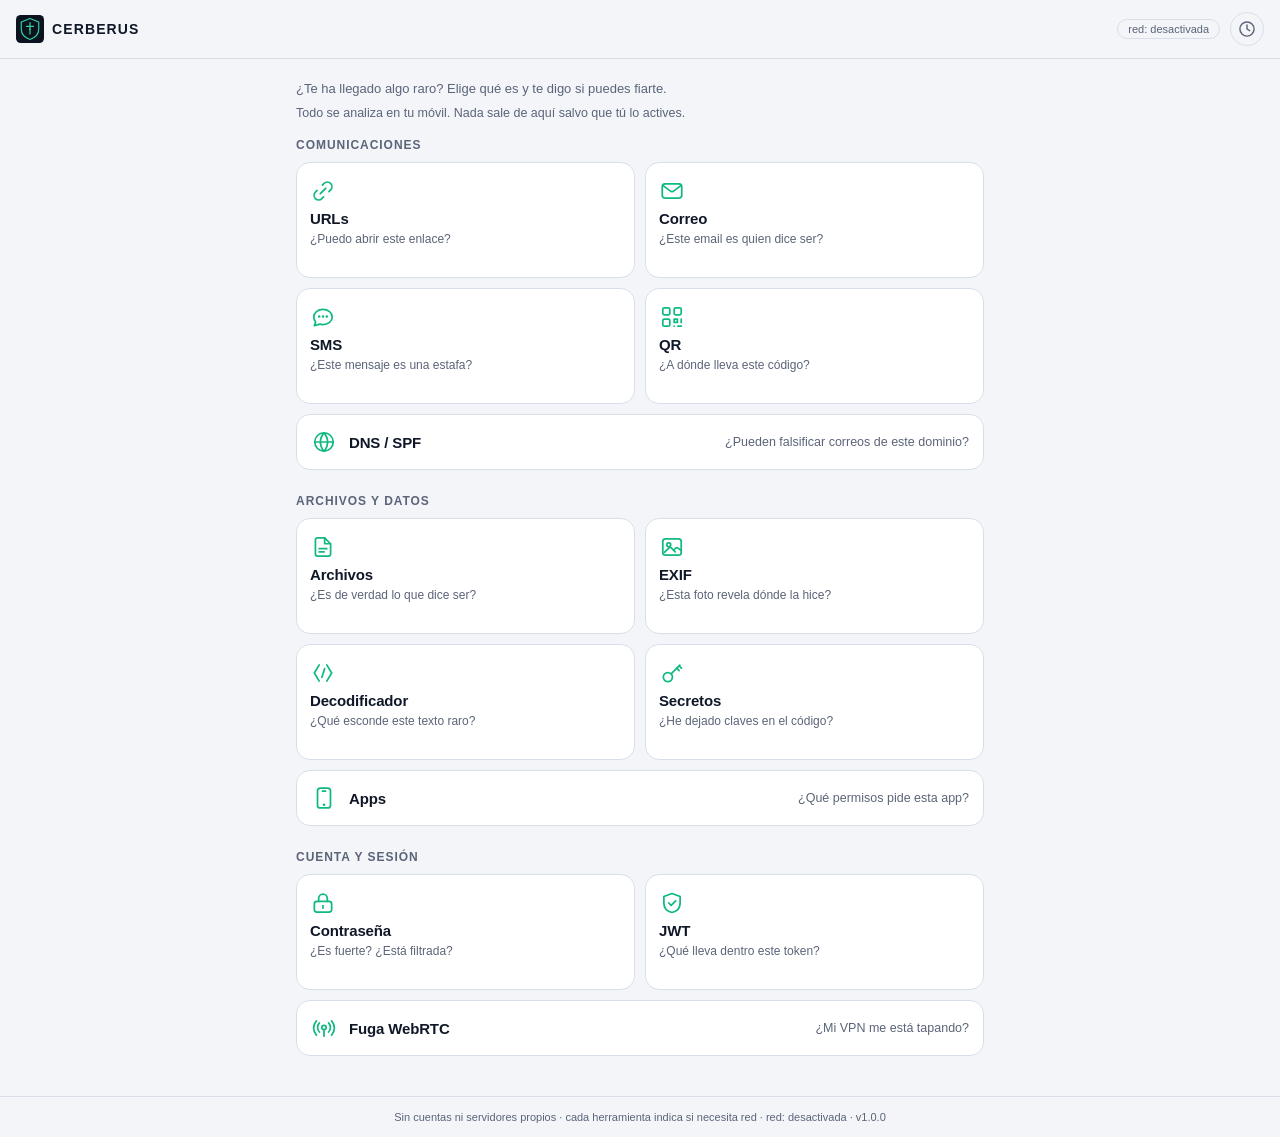
==== public/index.html @ e5883e26 "feat: rework the interface so the answer reads at a glance The analysis was right but the screen did" ====
<!doctype html>
<html lang="es">
<head>
<meta charset="utf-8">
<meta name="viewport" content="width=device-width, initial-scale=1, viewport-fit=cover">
<title>Cerberus — Centro de análisis</title>
<meta name="description" content="Estación local de comprobaciones de ciberseguridad: URLs, archivos y más.">
<meta name="theme-color" content="#0b1220">
<link rel="manifest" href="manifest.webmanifest">
<link rel="icon" href="icons/icon.svg" type="image/svg+xml">
<link rel="apple-touch-icon" sizes="180x180" href="icons/icon-180.png">
<meta name="apple-mobile-web-app-capable" content="yes">
<meta name="apple-mobile-web-app-status-bar-style" content="black-translucent">
<link rel="stylesheet" href="css/style.css">
</head>
<body>
<!-- Conjunto de iconos propio: SVG en línea, mismo grosor de trazo y mismas terminaciones en
     todos. Antes eran emojis, que cada sistema dibuja con un estilo distinto — unos planos,
     otros en 3D, el del QR salía como un cuadrado negro — y no parecían un conjunto. Van
     dentro del HTML porque la app tiene que funcionar sin red y sin dependencias. -->
<svg width="0" height="0" style="position:absolute" aria-hidden="true" focusable="false">
  <defs>
    <g id="i-url"><path d="M9.5 14.5 14.5 9.5"/><path d="M11.5 6.5 13 5a4.2 4.2 0 0 1 6 6l-1.5 1.5"/><path d="M12.5 17.5 11 19a4.2 4.2 0 0 1-6-6l1.5-1.5"/></g>
    <g id="i-mail"><rect x="3" y="5.5" width="18" height="13" rx="2.5"/><path d="m3.8 7 7.1 5.3a2 2 0 0 0 2.2 0L20.2 7"/></g>
    <g id="i-sms"><path d="M20.5 12c0 3.9-3.8 7-8.5 7-1 0-2-.15-2.9-.42L4 20l1.2-3.4C4.15 15.3 3.5 13.7 3.5 12c0-3.9 3.8-7 8.5-7s8.5 3.1 8.5 7Z"/><path d="M8.5 11.5h.01M12 11.5h.01M15.5 11.5h.01" stroke-width="2.4"/></g>
    <g id="i-qr"><rect x="3.5" y="3.5" width="6.5" height="6.5" rx="1.4"/><rect x="14" y="3.5" width="6.5" height="6.5" rx="1.4"/><rect x="3.5" y="14" width="6.5" height="6.5" rx="1.4"/><path d="M14 14h3v3h-3zM20.5 14v3M17.5 20.5h3M14 20.5h.01"/></g>
    <g id="i-dns"><circle cx="12" cy="12" r="8.5"/><path d="M3.5 12h17"/><path d="M12 3.5c2.2 2.4 3.3 5.3 3.3 8.5s-1.1 6.1-3.3 8.5c-2.2-2.4-3.3-5.3-3.3-8.5S9.8 5.9 12 3.5Z"/></g>
    <g id="i-file"><path d="M13.5 3.5H7a2 2 0 0 0-2 2v13a2 2 0 0 0 2 2h10a2 2 0 0 0 2-2V9z"/><path d="M13.5 3.5V9H19"/><path d="M8.5 13.5h7M8.5 16.5h4.5"/></g>
    <g id="i-exif"><rect x="3.5" y="4.5" width="17" height="15" rx="2.5"/><circle cx="9" cy="10" r="1.8"/><path d="m5 17 4.2-4.2a1.6 1.6 0 0 1 2.2 0L15 16.4"/><path d="m13.5 15 1.9-1.9a1.6 1.6 0 0 1 2.2 0L20.5 15.4"/></g>
    <g id="i-decode"><path d="M8.5 4.5 4 12l4.5 7.5"/><path d="M15.5 4.5 20 12l-4.5 7.5"/><path d="M13.5 8 11 16"/></g>
    <g id="i-secrets"><circle cx="8.2" cy="15.8" r="4.2"/><path d="m11.2 12.8 8-8"/><path d="m16.4 7.6 2.2 2.2"/><path d="m18.6 5.4 2.2 2.2"/></g>
    <g id="i-apps"><rect x="6" y="2.8" width="12" height="18.4" rx="2.6"/><path d="M10.5 5.6h3"/><path d="M12 18.2h.01" stroke-width="2.4"/></g>
    <g id="i-password"><rect x="4" y="10.5" width="16" height="10" rx="2.4"/><path d="M8 10.5V7.8a4 4 0 0 1 8 0v2.7"/><path d="M12 14.4v2.3"/></g>
    <g id="i-jwt"><path d="M12 3.2 4.5 6v6.2c0 4.2 3 7.4 7.5 8.6 4.5-1.2 7.5-4.4 7.5-8.6V6z"/><path d="m9 12 2.2 2.2L15.4 10"/></g>
    <g id="i-webrtc"><path d="M12 19.5v-6"/><circle cx="12" cy="11.5" r="2"/><path d="M7.8 15.7a6 6 0 0 1 0-8.4M16.2 7.3a6 6 0 0 1 0 8.4"/><path d="M5 18.5a9.5 9.5 0 0 1 0-13M19 5.5a9.5 9.5 0 0 1 0 13"/></g>
    <g id="i-history"><circle cx="12" cy="12" r="8.5"/><path d="M12 7.2V12l3.2 2"/></g>
  </defs>
</svg>

<header class="topbar">
  <div class="brand" id="brandHome" role="button" tabindex="0" aria-label="Ir a inicio">
    <img src="icons/icon.svg" alt="" width="28" height="28">
    <span>CERBERUS</span>
  </div>
  <div class="topbar-actions">
    <span class="badge-offline" id="netBadge" title="Estado del interruptor de red compartido por URLs, QR, SMS y Correo. Archivos, EXIF, Secretos, Contraseña y JWT son siempre locales; DNS y Fuga WebRTC contactan servicios externos al pulsar su botón.">red: desactivada</span>
    <button class="icon-btn" id="historyBtn" aria-label="Historial" title="Historial"><svg viewBox="0 0 24 24" aria-hidden="true"><use href="#i-history"/></svg></button>
  </div>
</header>

<main id="main">

  <section id="panel-home" class="panel active">
    <p class="hint home-intro">¿Te ha llegado algo raro? Elige qué es y te digo si puedes fiarte.<br><small>Todo se analiza en tu móvil. Nada sale de aquí salvo que tú lo actives.</small></p>

    <div class="category">
      <h2 class="category-title">Comunicaciones</h2>
      <div class="grid">
        <button class="tool-card" data-open="url">
          <svg class="tool-icon" viewBox="0 0 24 24" aria-hidden="true"><use href="#i-url"/></svg>
          <span class="tool-label">URLs</span>
          <span class="tool-desc">¿Puedo abrir este enlace?</span>
        </button>
        <button class="tool-card" data-open="mail">
          <svg class="tool-icon" viewBox="0 0 24 24" aria-hidden="true"><use href="#i-mail"/></svg>
          <span class="tool-label">Correo</span>
          <span class="tool-desc">¿Este email es quien dice ser?</span>
        </button>
        <button class="tool-card" data-open="sms">
          <svg class="tool-icon" viewBox="0 0 24 24" aria-hidden="true"><use href="#i-sms"/></svg>
          <span class="tool-label">SMS</span>
          <span class="tool-desc">¿Este mensaje es una estafa?</span>
        </button>
        <button class="tool-card" data-open="qr">
          <svg class="tool-icon" viewBox="0 0 24 24" aria-hidden="true"><use href="#i-qr"/></svg>
          <span class="tool-label">QR</span>
          <span class="tool-desc">¿A dónde lleva este código?</span>
        </button>
        <button class="tool-card ancha" data-open="dns">
          <svg class="tool-icon" viewBox="0 0 24 24" aria-hidden="true"><use href="#i-dns"/></svg>
          <span class="tool-label">DNS / SPF</span>
          <span class="tool-desc">¿Pueden falsificar correos de este dominio?</span>
        </button>
      </div>
    </div>

    <div class="category">
      <h2 class="category-title">Archivos y datos</h2>
      <div class="grid">
        <button class="tool-card" data-open="file">
          <svg class="tool-icon" viewBox="0 0 24 24" aria-hidden="true"><use href="#i-file"/></svg>
          <span class="tool-label">Archivos</span>
          <span class="tool-desc">¿Es de verdad lo que dice ser?</span>
        </button>
        <button class="tool-card" data-open="exif">
          <svg class="tool-icon" viewBox="0 0 24 24" aria-hidden="true"><use href="#i-exif"/></svg>
          <span class="tool-label">EXIF</span>
          <span class="tool-desc">¿Esta foto revela dónde la hice?</span>
        </button>
        <button class="tool-card" data-open="decode">
          <svg class="tool-icon" viewBox="0 0 24 24" aria-hidden="true"><use href="#i-decode"/></svg>
          <span class="tool-label">Decodificador</span>
          <span class="tool-desc">¿Qué esconde este texto raro?</span>
        </button>
        <button class="tool-card" data-open="secrets">
          <svg class="tool-icon" viewBox="0 0 24 24" aria-hidden="true"><use href="#i-secrets"/></svg>
          <span class="tool-label">Secretos</span>
          <span class="tool-desc">¿He dejado claves en el código?</span>
        </button>
        <button class="tool-card ancha" data-open="apps">
          <svg class="tool-icon" viewBox="0 0 24 24" aria-hidden="true"><use href="#i-apps"/></svg>
          <span class="tool-label">Apps</span>
          <span class="tool-desc">¿Qué permisos pide esta app?</span>
        </button>
      </div>
    </div>

    <div class="category">
      <h2 class="category-title">Cuenta y sesión</h2>
      <div class="grid">
        <button class="tool-card" data-open="password">
          <svg class="tool-icon" viewBox="0 0 24 24" aria-hidden="true"><use href="#i-password"/></svg>
          <span class="tool-label">Contraseña</span>
          <span class="tool-desc">¿Es fuerte? ¿Está filtrada?</span>
        </button>
        <button class="tool-card" data-open="jwt">
          <svg class="tool-icon" viewBox="0 0 24 24" aria-hidden="true"><use href="#i-jwt"/></svg>
          <span class="tool-label">JWT</span>
          <span class="tool-desc">¿Qué lleva dentro este token?</span>
        </button>
        <button class="tool-card ancha" data-open="webrtc">
          <svg class="tool-icon" viewBox="0 0 24 24" aria-hidden="true"><use href="#i-webrtc"/></svg>
          <span class="tool-label">Fuga WebRTC</span>
          <span class="tool-desc">¿Mi VPN me está tapando?</span>
        </button>
      </div>
    </div>

  </section>

  <section id="panel-url" class="panel">
    <button class="back-btn" data-back>← Inicio</button>
    <h1>URLs</h1>
    <p class="hint lead">Pega un enlace y te digo si puedes fiarte de él. Detecta dominios que imitan a otros, letras cambiadas y enlaces acortados que esconden su destino.</p>
    <details class="detalle"><summary>Qué comprueba exactamente</summary>
      <p>Analiza una URL (acortada o no): heurísticas de patrones, typosquatting y homógrafos siempre offline. Resolver el destino final y la edad del dominio requieren red — actívalo abajo si lo necesitas.</p>
    </details>

    <div class="sample-row">
      <button type="button" class="sample-btn" id="sampleUrlSafe">✅ Probar seguro</button>
      <button type="button" class="sample-btn danger" id="sampleUrlMalicious">🚩 Probar malicioso</button>
    </div>

    <form id="urlForm" class="row">
      <input id="urlInput" type="text" inputmode="url" autocomplete="off" autocapitalize="off" spellcheck="false"
             placeholder="https://bit.ly/ejemplo" required>
      <button type="submit">Analizar</button>
    </form>

    <label class="toggle">
      <input type="checkbox" class="net-toggle">
      <span><strong>Comprobar también en internet</strong><small>Mira a dónde lleva de verdad y si está denunciado. Sale una consulta de tu dispositivo.</small></span>
    </label>
    <p class="netwarn net-warn" hidden>
      Al activarlo: el dominio se consulta contra las listas de phishing y malware de <strong>Cloudflare</strong>; la URL se envía a <strong>api.microlink.io</strong> para averiguar a dónde lleva de verdad (25 consultas al día); y para fechar el dominio se consulta <strong>rdap.org</strong> y, en los dominios cuyo registro no publica RDAP (<code>.es</code>, <code>.eu</code>), el registro público de certificados <strong>crt.sh</strong>. No se envía nada más de tu dispositivo.
    </p>

    <div id="urlResult" class="result" hidden></div>
  </section>

  <section id="panel-file" class="panel">
    <button class="back-btn" data-back>← Inicio</button>
    <h1>Archivos</h1>
    <p class="hint lead">¿Ese “documento.pdf” es de verdad un PDF? Mira dentro del archivo, no en el nombre.</p>
    <details class="detalle"><summary>Qué comprueba exactamente</summary>
      <p>Lee los primeros bytes del archivo para detectar su tipo real y compararlo con la extensión. Todo ocurre en tu dispositivo — el archivo nunca sale de aquí.</p>
    </details>

    <div class="sample-row">
      <button type="button" class="sample-btn" id="sampleFileSafe">✅ Probar seguro</button>
      <button type="button" class="sample-btn danger" id="sampleFileMalicious">🚩 Probar malicioso</button>
    </div>

    <div id="dropZone" class="dropzone">
      <p>Arrastra un archivo aquí, o</p>
      <label class="filebtn">
        Elegir archivo
        <input type="file" id="fileInput" hidden>
      </label>
    </div>

    <div id="fileResult" class="result" hidden></div>
  </section>

  <section id="panel-history" class="panel">
    <button class="back-btn" data-back>← Inicio</button>
    <h1>Historial</h1>
    <p class="hint">Resultados guardados en este dispositivo (nunca se sincronizan). Las contraseñas y JWT no se guardan aquí.</p>
    <div class="row">
      <button id="clearHistoryBtn" class="secondary">Borrar todo</button>
    </div>
    <div id="historyList" class="history-list"></div>
  </section>

  <section id="panel-mail" class="panel">
    <button class="back-btn" data-back>← Inicio</button>
    <h1>Correo</h1>
    <p class="hint lead">¿El correo es de quien dice ser? Pega sus cabeceras y te digo si alguien lo está suplantando.</p>
    <details class="detalle"><summary>Qué comprueba exactamente</summary>
      <p>Pega las cabeceras completas del correo (o el .eml entero) — en Gmail: "Mostrar original"; en Outlook: "Ver origen del mensaje". Se analiza SPF/DKIM/DMARC, coincidencia From/Return-Path/Reply-To y suplantación de marca. Todo offline, texto local.</p>
    </details>
    <div class="sample-row">
      <button type="button" class="sample-btn" id="sampleMailSafe">✅ Probar seguro</button>
      <button type="button" class="sample-btn danger" id="sampleMailMalicious">🚩 Probar malicioso</button>
    </div>
    <label class="toggle">
      <input type="checkbox" class="net-toggle">
      <span><strong>Comprobar también en internet</strong><small>Mira si los enlaces del mensaje están denunciados. Sale una consulta de tu dispositivo.</small></span>
    </label>
    <p class="netwarn net-warn" hidden>
      Al activarlo, los dominios enlazados en el mensaje se consultan contra las listas de phishing y malware de <strong>Cloudflare</strong>. El texto del mensaje nunca sale de tu dispositivo.
    </p>
    <form id="mailForm">
      <textarea id="mailInput" rows="8" placeholder="From: ...&#10;Return-Path: ...&#10;Authentication-Results: ...&#10;..." required></textarea>
      <button type="submit">Analizar cabeceras</button>
    </form>
    <div id="mailResult" class="result" hidden></div>
  </section>

  <section id="panel-sms" class="panel">
    <button class="back-btn" data-back>← Inicio</button>
    <h1>SMS y mensajes</h1>
    <p class="hint lead">Pega un SMS o WhatsApp sospechoso y te digo si tiene pinta de estafa.</p>
    <details class="detalle"><summary>Qué comprueba exactamente</summary>
      <p>Pega el texto del SMS o mensaje sospechoso. Se buscan patrones de smishing: urgencia, ganchos, peticiones de credenciales y enlaces (acortados, typosquat, IP literal…). Todo offline.</p>
    </details>
    <div class="sample-row">
      <button type="button" class="sample-btn" id="sampleSmsSafe">✅ Probar seguro</button>
      <button type="button" class="sample-btn danger" id="sampleSmsMalicious">🚩 Probar malicioso</button>
    </div>
    <label class="toggle">
      <input type="checkbox" class="net-toggle">
      <span><strong>Comprobar también en internet</strong><small>Mira si los enlaces del mensaje están denunciados. Sale una consulta de tu dispositivo.</small></span>
    </label>
    <p class="netwarn net-warn" hidden>
      Al activarlo, los dominios enlazados en el mensaje se consultan contra las listas de phishing y malware de <strong>Cloudflare</strong>. El texto del mensaje nunca sale de tu dispositivo.
    </p>
    <form id="smsForm">
      <textarea id="smsInput" rows="6" placeholder="Tu paquete está retenido en aduana, paga aquí: https://..." required></textarea>
      <button type="submit">Analizar mensaje</button>
    </form>
    <div id="smsResult" class="result" hidden></div>
  </section>

  <section id="panel-dns" class="panel">
    <button class="back-btn" data-back>← Inicio</button>
    <h1>DNS / SPF</h1>
    <p class="hint lead">¿Cualquiera puede mandar correos haciéndose pasar por este dominio? Útil para comprobar el tuyo.</p>
    <details class="detalle"><summary>Qué comprueba exactamente</summary>
      <p>Comprueba si un dominio tiene SPF y DMARC configurados — sin esto, es más fácil falsificar correos "de" ese dominio. Útil para verificar el tuyo propio o el de una empresa que te escribió. Consulta DNS pública (Cloudflare) — el dominio nunca se guarda salvo el propio resultado en tu historial.</p>
    </details>
    <form id="dnsForm" class="row">
      <input id="dnsInput" type="text" inputmode="url" autocomplete="off" autocapitalize="off" spellcheck="false" placeholder="ejemplo.com" required>
      <button type="submit">Comprobar</button>
    </form>
    <div id="dnsResult" class="result" hidden></div>
  </section>

  <section id="panel-jwt" class="panel">
    <button class="back-btn" data-back>← Inicio</button>
    <h1>JWT</h1>
    <p class="hint lead">Mira qué lleva dentro un token JWT, sin mandarlo a ninguna web.</p>
    <details class="detalle"><summary>Qué comprueba exactamente</summary>
      <p>Decodifica un JWT (header + payload). No verifica la firma — solo lectura, ideal para inspeccionar tokens sin exponerlos a servicios externos. No se guarda en historial.</p>
    </details>
    <div class="sample-row">
      <button type="button" class="sample-btn" id="sampleJwtSafe">✅ Probar válido</button>
      <button type="button" class="sample-btn danger" id="sampleJwtMalicious">🚩 Probar alg:none</button>
    </div>
    <form id="jwtForm">
      <textarea id="jwtInput" rows="4" placeholder="eyJhbGciOi...header.eyJzdWIiOi...payload.firma" required></textarea>
      <button type="submit">Decodificar</button>
    </form>
    <div id="jwtResult" class="result" hidden></div>
  </section>

  <section id="panel-webrtc" class="panel">
    <button class="back-btn" data-back>← Inicio</button>
    <h1>Fuga de IP (WebRTC)</h1>
    <p class="hint lead">¿Tu VPN te está tapando de verdad? Comprueba si tu IP real se escapa por WebRTC.</p>
    <details class="detalle"><summary>Qué comprueba exactamente</summary>
      <p>Cualquier web puede usar WebRTC para preguntarle a tu navegador tu IP local y tu IP pública vista por un servidor STUN — sin permiso, sin aviso. Si usas VPN, esa consulta a veces se salta el túnel y revela tu IP real. Esta comprobación hace lo mismo a propósito y lo compara contra tu IP pública vista por una petición HTTPS normal (que sí pasa por la VPN), para que veas si hay discrepancia.</p>
    </details>
    <p class="netwarn">Al pulsar, tu navegador contacta <strong>stun.l.google.com</strong> (STUN) y <strong>api.ipify.org</strong> (IP pública) para comparar. No se guarda nada en historial — es información sobre ti, no un archivo o mensaje externo.</p>
    <button type="button" id="webrtcRun">🔍 Ejecutar comprobación</button>
    <div id="webrtcResult" class="result" hidden></div>
  </section>

  <section id="panel-password" class="panel">
    <button class="back-btn" data-back>← Inicio</button>
    <h1>Contraseña</h1>
    <p class="hint lead">¿Es fuerte tu contraseña? Y si quieres, si ha aparecido en alguna filtración.</p>
    <details class="detalle"><summary>Qué comprueba exactamente</summary>
      <p>Estimación de fuerza offline (entropía + patrones comunes). La contraseña no se envía ni se guarda en ningún sitio, ni siquiera en el historial.</p>
    </details>
    <div class="sample-row">
      <button type="button" class="sample-btn danger" id="samplePasswordWeak">🚩 Probar débil</button>
      <button type="button" class="sample-btn" id="samplePasswordStrong">✅ Probar fuerte</button>
    </div>
    <div class="row">
      <input id="passwordInput" type="password" autocomplete="off" placeholder="Escribe una contraseña para probar">
      <button type="button" id="passwordToggle" class="secondary">Ver</button>
    </div>
    <div id="passwordResult" class="result" hidden></div>

    <div id="pwnedSection" hidden>
      <button type="button" id="pwnedCheckBtn" class="secondary">🔍 Comprobar si está filtrada (Have I Been Pwned)</button>
      <p class="netwarn">Envía solo los primeros 5 caracteres del hash SHA-1 de la contraseña a <strong>api.pwnedpasswords.com</strong> — la contraseña en sí nunca sale del dispositivo (k-anonimity). No se guarda en historial.</p>
      <div id="pwnedResult" class="result" hidden></div>
    </div>
  </section>

  <section id="panel-decode" class="panel">
    <button class="back-btn" data-back>← Inicio</button>
    <h1>Decodificador</h1>
    <p class="hint lead">¿Te has topado con un texto raro tipo <code>aHR0cHM6...</code>? Aquí se ve qué dice.</p>
    <details class="detalle"><summary>Qué comprueba exactamente</summary>
      <p>Prueba Base64, Base64url, Hex y URL-decode sobre el texto — útil para inspeccionar payloads ofuscados.</p>
    </details>
    <div class="sample-row">
      <button type="button" class="sample-btn" id="sampleDecode">▶ Probar ejemplo</button>
    </div>
    <form id="decodeForm">
      <textarea id="decodeInput" rows="4" placeholder="SGVsbG8gbXVuZG8=" required></textarea>
      <button type="submit">Decodificar</button>
    </form>
    <div id="decodeResult" class="result" hidden></div>
  </section>

  <section id="panel-secrets" class="panel">
    <button class="back-btn" data-back>← Inicio</button>
    <h1>Secretos</h1>
    <p class="hint lead">¿Se te ha colado una clave o un token en el código? Pega el código y lo busco.</p>
    <details class="detalle"><summary>Qué comprueba exactamente</summary>
      <p>Pega código o config: busca AWS/GitHub/Slack/Stripe/Google keys, tokens, claves privadas y asignaciones tipo <code>api_key=...</code>. Los valores se muestran parcialmente ocultos. No se guarda en historial.</p>
    </details>
    <div class="sample-row">
      <button type="button" class="sample-btn" id="sampleSecretsSafe">✅ Probar limpio</button>
      <button type="button" class="sample-btn danger" id="sampleSecretsMalicious">🚩 Probar con secretos</button>
    </div>
    <form id="secretsForm">
      <textarea id="secretsInput" rows="8" placeholder="const AWS_KEY = 'AKIA...'&#10;api_key: 'sk_live_...'" required></textarea>
      <button type="submit">Escanear</button>
    </form>
    <div id="secretsResult" class="result" hidden></div>
  </section>

  <section id="panel-apps" class="panel">
    <button class="back-btn" data-back>← Inicio</button>
    <h1>Apps</h1>
    <p class="hint lead">¿Qué permisos pide de verdad esta app? Sube el .apk o .ipa y te lo enseño.</p>
    <details class="detalle"><summary>Qué comprueba exactamente</summary>
      <p>Sube un .apk o .ipa: extrae el manifest (<code>AndroidManifest.xml</code> o <code>Info.plist</code>) — paquete + permisos declarados, marcando los peligrosos — y escanea todo el binario en busca de secretos embebidos (keys, tokens). También funciona con cualquier binario (.exe, .dylib) solo para la parte de secretos. Todo se procesa en tu dispositivo.</p>
    </details>
    <div class="sample-row">
      <button type="button" class="sample-btn danger" id="sampleAppsApk">🤖 Probar APK sospechosa</button>
      <button type="button" class="sample-btn danger" id="sampleAppsIpa">🍎 Probar IPA sospechosa</button>
    </div>
    <div class="dropzone" id="appsDropZone">
      <p>Arrastra un .apk, .ipa u otro binario aquí, o</p>
      <label class="filebtn">
        Elegir archivo
        <input type="file" id="appsInput" accept=".apk,.ipa,.exe,.dylib,.so,application/vnd.android.package-archive" hidden>
      </label>
    </div>
    <div id="appsResult" class="result" hidden></div>
  </section>

  <section id="panel-qr" class="panel">
    <button class="back-btn" data-back>← Inicio</button>
    <h1>QR</h1>
    <p class="hint lead">Un código QR es el único enlace que no puedes leer antes de abrirlo, y por eso funciona pegar una pegatina encima del código de un parquímetro, una multa o la carta de un bar. Sube la foto del código y verás <strong>qué contiene exactamente</strong> antes de que tu móvil haga nada con él. La imagen se lee en tu dispositivo, no se sube a ningún sitio.</p>
    <div class="sample-row">
      <button type="button" class="sample-btn" id="sampleQrSafe">✅ QR normal</button>
      <button type="button" class="sample-btn danger" id="sampleQrMalicious">🚩 QR de pegatina falsa</button>
    </div>
    <div class="dropzone" id="qrDropZone">
      <p>Arrastra la foto del código aquí, o</p>
      <label class="filebtn">
        Elegir o hacer foto
        <input type="file" id="qrInput" accept="image/*" capture="environment" hidden>
      </label>
    </div>
    <p class="hint" id="qrSupportNote" hidden>Este navegador no sabe leer códigos QR (le falta <code>BarcodeDetector</code>; Safari no lo trae). Apunta con la cámara del móvil, que te enseñará el enlace <strong>sin abrirlo</strong>, y pégalo aquí abajo.</p>
    <form id="qrForm">
      <label class="field">
        <span>O pega aquí el contenido del código</span>
        <textarea id="qrText" rows="3" placeholder="https://…  ·  WIFI:T:…  ·  otpauth://…"></textarea>
      </label>
      <button type="submit">Analizar contenido</button>
    </form>
    <label class="toggle">
      <input type="checkbox" class="net-toggle">
      <span><strong>Comprobar también en internet</strong><small>Mira a dónde lleva de verdad y si está denunciado. Sale una consulta de tu dispositivo.</small></span>
    </label>
    <p class="netwarn net-warn" hidden>
      Solo se usa si el código contiene un enlace, y entonces se comprueba igual que en la herramienta de URLs: listas de <strong>Cloudflare</strong>, destino final vía <strong>api.microlink.io</strong> y antigüedad del dominio vía <strong>rdap.org</strong> / <strong>crt.sh</strong>. La imagen del código nunca sale de tu dispositivo.
    </p>

    <div id="qrResult" class="result" hidden></div>
  </section>

  <section id="panel-exif" class="panel">
    <button class="back-btn" data-back>← Inicio</button>
    <h1>EXIF</h1>
    <p class="hint lead">Antes de compartir una foto: mira si lleva escrito dónde la hiciste.</p>
    <details class="detalle"><summary>Qué comprueba exactamente</summary>
      <p>Lee metadatos EXIF de una foto (JPEG): cámara, fecha y — lo más importante antes de compartirla — si lleva coordenadas GPS. Se procesa en tu dispositivo.</p>
    </details>
    <div class="sample-row">
      <button type="button" class="sample-btn" id="sampleExifClean">✅ Foto sin GPS</button>
      <button type="button" class="sample-btn danger" id="sampleExifGps">🚩 Foto con GPS</button>
    </div>
    <div class="dropzone" id="exifDropZone">
      <p>Arrastra una imagen aquí, o</p>
      <label class="filebtn">
        Elegir imagen
        <input type="file" id="exifInput" accept="image/jpeg" hidden>
      </label>
    </div>
    <div id="exifResult" class="result" hidden></div>
  </section>

</main>

<footer class="footer">
  <span>Sin cuentas ni servidores propios · cada herramienta indica si necesita red · <span id="netState">red: desactivada</span> · <span id="appVersion" title="Si tienes la app instalada y aquí no ves esta versión, tu móvil sigue con una copia antigua en caché.">v1.0.0</span></span>
</footer>

<script type="module" src="js/app.js"></script>
</body>
</html>
---- public/css/style.css ----
:root {
  --bg: #0b1220;
  --bg-alt: #121b2e;
  --border: #223049;
  --text: #e6edf7;
  --text-dim: #8ea0bd;
  --accent: #34d399;
  --danger: #f87171;
  --warn: #fbbf24;
  --safe: #34d399;
  --radius: 10px;
  --bg-alt-hi: #16213a;
}

/* Dark is the native register for a security console; light is the swapped-in variant. */
@media (prefers-color-scheme: light) {
  :root:not([data-theme="dark"]) {
    --bg: #f3f5f9;
    --bg-alt: #ffffff;
    --bg-alt-hi: #eef2f8;
    --border: #d9dfe9;
    --text: #101828;
    --text-dim: #5b6478;
    --accent: #10b981;
    --danger: #dc2626;
    --warn: #b45309;
    --safe: #10b981;
  }
}
:root[data-theme="light"] {
  --bg: #f3f5f9;
  --bg-alt: #ffffff;
  --bg-alt-hi: #eef2f8;
  --border: #d9dfe9;
  --text: #101828;
  --text-dim: #5b6478;
  --accent: #10b981;
  --danger: #dc2626;
  --warn: #b45309;
  --safe: #10b981;
}

* { box-sizing: border-box; }

html, body {
  margin: 0;
  padding: 0;
  background: var(--bg);
  color: var(--text);
  font-family: -apple-system, BlinkMacSystemFont, "Segoe UI", Roboto, Helvetica, Arial, sans-serif;
  -webkit-font-smoothing: antialiased;
}

body {
  min-height: 100dvh;
  display: flex;
  flex-direction: column;
}

.topbar {
  display: flex;
  align-items: center;
  justify-content: space-between;
  padding: 12px 16px;
  border-bottom: 1px solid var(--border);
  position: sticky;
  top: 0;
  background: var(--bg);
  z-index: 10;
}

.brand {
  display: flex;
  align-items: center;
  gap: 8px;
  font-weight: 700;
  letter-spacing: 0.08em;
  font-size: 14px;
  cursor: pointer;
}

.topbar-actions {
  display: flex;
  align-items: center;
  gap: 10px;
}

.icon-btn {
  background: transparent;
  border: 1px solid var(--border);
  color: var(--text-dim);
  width: 34px;
  height: 34px;
  border-radius: 999px;
  font-size: 16px;
  line-height: 1;
  cursor: pointer;
  display: flex;
  align-items: center;
  justify-content: center;
  padding: 0;
}

.badge-offline {
  font-size: 11px;
  color: var(--text-dim);
  border: 1px solid var(--border);
  border-radius: 999px;
  padding: 3px 10px;
}
.badge-offline.online { color: var(--warn); border-color: var(--warn); }

.home-intro small {
  display: block;
  margin-top: 5px;
  font-size: 12.5px;
  color: var(--text-dim);
}
.home-intro {
  margin-top: 4px;
  font-size: 15.5px;
  line-height: 1.45;
  color: var(--text);
}

.category { margin-bottom: 24px; }

.category-title {
  font-size: 12px;
  font-weight: 700;
  letter-spacing: 0.08em;
  text-transform: uppercase;
  color: var(--text-dim);
  margin: 0 0 10px;
}

.grid {
  display: grid;
  grid-template-columns: repeat(2, 1fr);
  gap: 10px;
}

.tool-card {
  background: var(--bg-alt);
  border: 1px solid var(--border);
  border-radius: 14px;
  padding: 15px 13px 14px;
  min-height: 116px;
  justify-content: flex-start;
  transition: border-color 0.18s ease, background 0.18s ease, transform 0.12s ease;
  display: flex;
  flex-direction: column;
  align-items: flex-start;
  gap: 4px;
  text-align: left;
  cursor: pointer;
  font-weight: 400;
  color: var(--text);
}
.tool-card:active { transform: scale(0.97); }
@media (hover: hover) {
  .tool-card:hover { border-color: var(--accent); background: var(--bg-alt-hi); }
}
.tool-card:focus-visible { outline: 2px solid var(--accent); outline-offset: 2px; }
.tool-card.disabled,
.tool-card:disabled {
  opacity: 0.4;
  cursor: not-allowed;
}
/* Los iconos son SVG de trazo, todos con el mismo grosor y las mismas terminaciones, para que
   se lean como un conjunto. El color lo hereda del texto, así que el tema claro/oscuro y los
   estados los resuelve currentColor sin duplicar reglas. */
.tool-icon {
  width: 26px;
  height: 26px;
  fill: none;
  stroke: var(--accent);
  stroke-width: 1.6;
  stroke-linecap: round;
  stroke-linejoin: round;
  margin-bottom: 2px;
  transition: transform 0.18s ease;
}
.tool-card:active .tool-icon { transform: scale(0.9); }
.tool-label { font-size: 15px; font-weight: 600; letter-spacing: -0.01em; }
.tool-desc { font-size: 12px; color: var(--text-dim); line-height: 1.35; }

.icon-btn svg {
  width: 20px;
  height: 20px;
  fill: none;
  stroke: currentColor;
  stroke-width: 1.7;
  stroke-linecap: round;
  stroke-linejoin: round;
}

.back-btn {
  background: transparent;
  border: none;
  color: var(--text-dim);
  font-size: 13px;
  padding: 0;
  margin-bottom: 12px;
  cursor: pointer;
}
.back-btn:active { transform: none; opacity: 0.7; }

main {
  flex: 1;
  padding: 16px;
  max-width: 720px;
  width: 100%;
  margin: 0 auto;
}

.panel { display: none; }
.panel.active { display: block; }

h1 {
  font-size: 20px;
  margin: 4px 0 6px;
}

.hint {
  color: var(--text-dim);
  font-size: 13px;
  line-height: 1.5;
  margin-bottom: 16px;
}

.row {
  display: flex;
  gap: 8px;
  margin-bottom: 12px;
}

input[type="text"],
input[type="password"] {
  flex: 1;
  background: var(--bg-alt);
  border: 1px solid var(--border);
  color: var(--text);
  padding: 12px 14px;
  border-radius: var(--radius);
  font-size: 15px;
}
input[type="text"]:focus,
input[type="password"]:focus,
textarea:focus { outline: 2px solid var(--accent); }

textarea {
  width: 100%;
  background: var(--bg-alt);
  border: 1px solid var(--border);
  color: var(--text);
  padding: 12px 14px;
  border-radius: var(--radius);
  font-size: 14px;
  font-family: ui-monospace, SFMono-Regular, Menlo, monospace;
  resize: vertical;
  margin-bottom: 10px;
}

button {
  background: var(--accent);
  color: #06281c;
  border: none;
  padding: 12px 18px;
  border-radius: var(--radius);
  font-size: 14px;
  font-weight: 600;
  cursor: pointer;
}
button:active { transform: scale(0.98); }
button.secondary {
  background: transparent;
  color: var(--text);
  border: 1px solid var(--border);
}
button.danger-btn {
  background: var(--danger);
  color: #2a0a0a;
}

.sample-row {
  display: flex;
  flex-wrap: wrap;
  gap: 8px;
  margin-bottom: 14px;
}

.sample-btn {
  background: transparent;
  border: 1px dashed var(--border);
  color: var(--text-dim);
  padding: 7px 12px;
  border-radius: 999px;
  font-size: 12px;
  font-weight: 600;
  cursor: pointer;
}
.sample-btn:active { transform: scale(0.97); }
.sample-btn.danger {
  border-color: rgba(248, 113, 113, 0.4);
  color: var(--danger);
}

.toggle {
  display: flex;
  align-items: center;
  gap: 10px;
  font-size: 13px;
  color: var(--text-dim);
  margin-bottom: 4px;
  cursor: pointer;
}
/* Interruptor de verdad en vez de una casilla: el ajuste decide si los datos salen del
   dispositivo, y un control que se lee de un vistazo como encendido/apagado importa. */
.toggle input {
  appearance: none;
  -webkit-appearance: none;
  width: 44px;
  height: 26px;
  border-radius: 999px;
  background: var(--border);
  border: 1px solid var(--border);
  position: relative;
  flex-shrink: 0;
  cursor: pointer;
  transition: background 0.2s ease, border-color 0.2s ease;
  margin: 0;
}
.toggle input::after {
  content: "";
  position: absolute;
  top: 2px;
  left: 2px;
  width: 20px;
  height: 20px;
  border-radius: 50%;
  background: var(--text-dim);
  transition: transform 0.2s cubic-bezier(0.3, 0.9, 0.4, 1), background 0.2s ease;
}
.toggle input:checked {
  background: color-mix(in srgb, var(--accent) 35%, transparent);
  border-color: var(--accent);
}
.toggle input:checked::after {
  transform: translateX(18px);
  background: var(--accent);
}
.toggle input:focus-visible { outline: 2px solid var(--accent); outline-offset: 2px; }

.netwarn {
  font-size: 12px;
  color: var(--warn);
  background: rgba(251, 191, 36, 0.08);
  border: 1px solid rgba(251, 191, 36, 0.3);
  border-radius: var(--radius);
  padding: 10px 12px;
  margin: 8px 0 16px;
}

.dropzone {
  border: 2px dashed var(--border);
  border-radius: var(--radius);
  padding: 32px 16px;
  text-align: center;
  color: var(--text-dim);
  margin-bottom: 16px;
}
.dropzone.dragover {
  border-color: var(--accent);
  background: rgba(52, 211, 153, 0.06);
}

.filebtn {
  display: inline-block;
  margin-top: 10px;
  background: var(--bg-alt);
  border: 1px solid var(--border);
  color: var(--text);
  padding: 10px 16px;
  border-radius: var(--radius);
  cursor: pointer;
  font-size: 13px;
}

.result {
  background: var(--bg-alt);
  border: 1px solid var(--border);
  border-radius: var(--radius);
  padding: 16px;
  margin-top: 12px;
}

/* ---- Veredicto ----
   Es lo único que mucha gente va a leer, así que ocupa el espacio de lo que es: la respuesta.
   El medidor da la magnitud de un vistazo (un "60/100" suelto no significa nada para quien
   no vive de esto) y el texto dice qué hacer. La banda de color de la izquierda repite la
   señal para quien no distinga bien los colores del anillo. */
.verdict-block {
  display: flex;
  align-items: center;
  gap: 14px;
  padding: 14px 14px 14px 12px;
  border-radius: 12px;
  background: var(--bg);
  border: 1px solid var(--border);
  border-left: 4px solid var(--text-dim);
  margin-bottom: 12px;
}
.verdict-block.safe { border-left-color: var(--safe); }
.verdict-block.suspicious { border-left-color: var(--warn); }
.verdict-block.dangerous { border-left-color: var(--danger); }

.verdict-text { display: flex; flex-direction: column; gap: 3px; min-width: 0; }
.verdict-text strong {
  font-size: 17px;
  font-weight: 700;
  letter-spacing: -0.015em;
  line-height: 1.2;
}
.verdict-block.safe .verdict-text strong { color: var(--safe); }
.verdict-block.suspicious .verdict-text strong { color: var(--warn); }
.verdict-block.dangerous .verdict-text strong { color: var(--danger); }
.verdict-text span { font-size: 12.5px; color: var(--text-dim); line-height: 1.4; }

.gauge { width: 62px; height: 62px; flex-shrink: 0; }
.gauge-track {
  fill: none;
  stroke: var(--border);
  stroke-width: 6;
}
.gauge-value {
  fill: none;
  stroke-width: 6;
  stroke-linecap: round;
  transform: rotate(-90deg);
  transform-origin: 50% 50%;
  stroke-dashoffset: var(--recorte);
}
.gauge-value.safe { stroke: var(--safe); }
.gauge-value.suspicious { stroke: var(--warn); }
.gauge-value.dangerous { stroke: var(--danger); }
.gauge-value.unknown { stroke: var(--text-dim); }
.gauge-num {
  fill: var(--text);
  font-size: 19px;
  font-weight: 700;
  font-variant-numeric: tabular-nums;
}

/* El anillo se dibuja al aparecer. Es el único movimiento de la pantalla y por eso funciona:
   lleva la mirada al dato que importa en vez de competir con él. */
@media (prefers-reduced-motion: no-preference) {
  .gauge-value {
    animation: barrido 0.75s cubic-bezier(0.22, 0.8, 0.3, 1) both;
  }
  @keyframes barrido {
    from { stroke-dashoffset: var(--vuelta); }
    to { stroke-dashoffset: var(--recorte); }
  }
}

.score {
  color: var(--text-dim);
  font-size: 13px;
  margin-bottom: 10px;
}

.verdict {
  display: inline-block;
  font-size: 12px;
  font-weight: 700;
  letter-spacing: 0.04em;
  text-transform: uppercase;
  padding: 4px 10px;
  border-radius: 999px;
  margin-bottom: 10px;
}
.verdict.safe { background: rgba(52, 211, 153, 0.15); color: var(--safe); }
.verdict.suspicious { background: rgba(251, 191, 36, 0.15); color: var(--warn); }
.verdict.dangerous { background: rgba(248, 113, 113, 0.15); color: var(--danger); }
.verdict.unknown { background: rgba(142, 160, 189, 0.15); color: var(--text-dim); }

.chain {
  font-family: ui-monospace, SFMono-Regular, Menlo, monospace;
  font-size: 13px;
  word-break: break-all;
  background: var(--bg);
  border-radius: 8px;
  padding: 10px;
  margin-bottom: 10px;
}
.chain .arrow { color: var(--text-dim); padding: 0 4px; }

/* El contenido literal del QR es lo primero que el usuario necesita ver: es exactamente lo
   que su móvil habría hecho sin preguntar. Se muestra tal cual, escapado y sin acortar. */
.qr-payload {
  font-family: ui-monospace, SFMono-Regular, Menlo, monospace;
  font-size: 13px;
  word-break: break-all;
  background: var(--bg);
  border: 1px solid var(--border);
  border-radius: 8px;
  padding: 10px;
  margin-bottom: 10px;
}

.flags {
  list-style: none;
  padding: 0;
  margin: 0;
  display: flex;
  flex-direction: column;
  gap: 6px;
}
/* Las señales se ordenan por gravedad y se pintan con peso distinto. Antes todas se veían
   igual: "está en las listas de phishing" (80 puntos) parecía tan importante como "el TLD es
   barato" (15), y la que importaba se perdía. El punto de color acompaña al grosor del borde
   para no depender solo del color. */
.flags li {
  font-size: 13px;
  line-height: 1.45;
  padding: 9px 11px 9px 12px;
  background: var(--bg);
  border-radius: 9px;
  border-left: 3px solid var(--border);
  position: relative;
}
@media (prefers-reduced-motion: no-preference) {
  .flags li {
    animation: aparece 0.32s ease both;
    animation-delay: calc(var(--i, 0) * 45ms + 120ms);
  }
  @keyframes aparece {
    from { opacity: 0; transform: translateY(4px); }
    to { opacity: 1; transform: none; }
  }
}

.flags li.sev-alta {
  border-left-width: 4px;
  border-left-color: var(--danger);
  background: color-mix(in srgb, var(--danger) 9%, var(--bg));
  font-weight: 500;
}
.flags li.sev-media { border-left-color: var(--warn); }
.flags li.sev-baja { border-left-color: var(--text-dim); }
/* 0 puntos: son límites de la app ("no se pudo resolver el destino"), no acusaciones al
   enlace, así que se pintan apagadas para que no se lean como una señal de peligro. */
.flags li.sev-nota {
  border-left-color: var(--border);
  color: var(--text-dim);
  font-size: 12.5px;
}
.flags li.sev-ninguna {
  border-left-color: var(--safe);
  color: var(--text-dim);
}

.flags li.bad { border-left-color: var(--danger); }
.flags li.warn { border-left-color: var(--warn); }
.flags li.info { border-left-color: var(--text-dim); }

.meta {
  font-size: 12px;
  color: var(--text-dim);
  margin-top: 10px;
}
.meta.mono {
  font-family: ui-monospace, SFMono-Regular, Menlo, monospace;
  word-break: break-all;
}

.history-list {
  display: flex;
  flex-direction: column;
  gap: 8px;
}
.history-item {
  background: var(--bg-alt);
  border: 1px solid var(--border);
  border-radius: var(--radius);
  padding: 12px;
  cursor: pointer;
}
.history-item .h-top {
  display: flex;
  justify-content: space-between;
  align-items: center;
  gap: 8px;
}
.history-item .h-input {
  font-size: 13px;
  word-break: break-all;
  flex: 1;
}
.history-item .h-time {
  font-size: 11px;
  color: var(--text-dim);
  margin-top: 4px;
}
.history-item .h-del {
  background: transparent;
  border: none;
  color: var(--text-dim);
  font-size: 16px;
  padding: 2px 8px;
  cursor: pointer;
}
.empty {
  color: var(--text-dim);
  font-size: 13px;
  text-align: center;
  padding: 24px 0;
}

.footer {
  text-align: center;
  font-size: 11px;
  color: var(--text-dim);
  padding: 14px;
  border-top: 1px solid var(--border);
}

@media (min-width: 600px) {
  .row { flex-wrap: nowrap; }
}

.offline-notice {
  display: flex;
  flex-direction: column;
  align-items: flex-start;
  gap: 10px;
  margin-top: 14px;
}
.offline-notice .enable-net-btn {
  border-style: solid;
  border-color: var(--warn);
  color: var(--warn);
}

.preview-note {
  display: flex;
  flex-direction: column;
  align-items: flex-start;
  gap: 10px;
  margin-top: 14px;
}
.preview-note a {
  border-style: solid;
  border-color: var(--accent);
  color: var(--accent);
  text-decoration: none;
  display: inline-block;
}

/* ---- Texto: frase llana delante, detalle técnico plegado ----
   Los textos de cada herramienta eran exactos pero técnicos ("heurísticas de patrones,
   typosquatting y homógrafos"). Quien abre la app con un SMS raro en la mano no necesita eso
   para decidir; quien sí quiere saber qué se comprueba lo tiene a un toque. No se ha quitado
   nada, solo se ha ordenado. */
.hint.lead {
  font-size: 15px;
  line-height: 1.5;
  color: var(--text);
  margin-bottom: 8px;
}

.detalle {
  margin: 0 0 14px;
  font-size: 13px;
}
.detalle > summary {
  cursor: pointer;
  color: var(--text-dim);
  font-size: 13px;
  padding: 5px 0;
  list-style: none;
  display: inline-flex;
  align-items: center;
  gap: 6px;
  user-select: none;
}
.detalle > summary::-webkit-details-marker { display: none; }
.detalle > summary::before {
  content: "";
  width: 6px;
  height: 6px;
  border-right: 1.6px solid currentColor;
  border-bottom: 1.6px solid currentColor;
  transform: rotate(45deg) translate(-1px, -1px);
  transition: transform 0.18s ease;
}
.detalle[open] > summary::before { transform: rotate(-135deg) translate(-2px, -2px); }
.detalle > summary:hover { color: var(--text); }
.detalle > p {
  margin: 4px 0 0;
  color: var(--text-dim);
  line-height: 1.55;
  border-left: 2px solid var(--border);
  padding-left: 11px;
}

/* La etiqueta del interruptor dice el efecto arriba y la letra pequeña la consecuencia. */
.toggle span { display: flex; flex-direction: column; gap: 2px; }
.toggle span strong { font-size: 14px; font-weight: 600; color: var(--text); }
.toggle span small { font-size: 12px; color: var(--text-dim); line-height: 1.35; }

/* Una tarjeta impar dejaba un hueco a su lado que parecía un fallo de carga. */
/* Una tarjeta impar dejaba un hueco a su lado que parecía un fallo de carga. Ocupando el
   ancho, la retícula cierra sola y además da sitio a que la descripción quepa en una línea. */
.tool-card.ancha {
  grid-column: 1 / -1;
  min-height: 0;
  flex-direction: row;
  align-items: center;
  gap: 12px;
  padding: 14px 14px;
  flex-wrap: wrap;
}
.tool-card.ancha .tool-icon { margin-bottom: 0; }
.tool-card.ancha .tool-label { flex-shrink: 0; }
.tool-card.ancha .tool-desc { font-size: 12.5px; flex: 1 1 100%; }
@media (min-width: 420px) {
  .tool-card.ancha .tool-desc { flex: 1 1 auto; text-align: right; }
}

/* El aviso de "solo offline" es una advertencia sobre el alcance del análisis, no un hallazgo
   sobre el enlace. Antes iba en amarillo intenso y pesaba tanto como el veredicto. */
.offline-notice {
  border-color: var(--border);
  color: var(--text-dim);
  background: var(--bg);
}
.offline-notice strong { color: var(--text); }
.offline-notice .enable-net-btn {
  border-color: var(--accent);
  color: var(--accent);
}
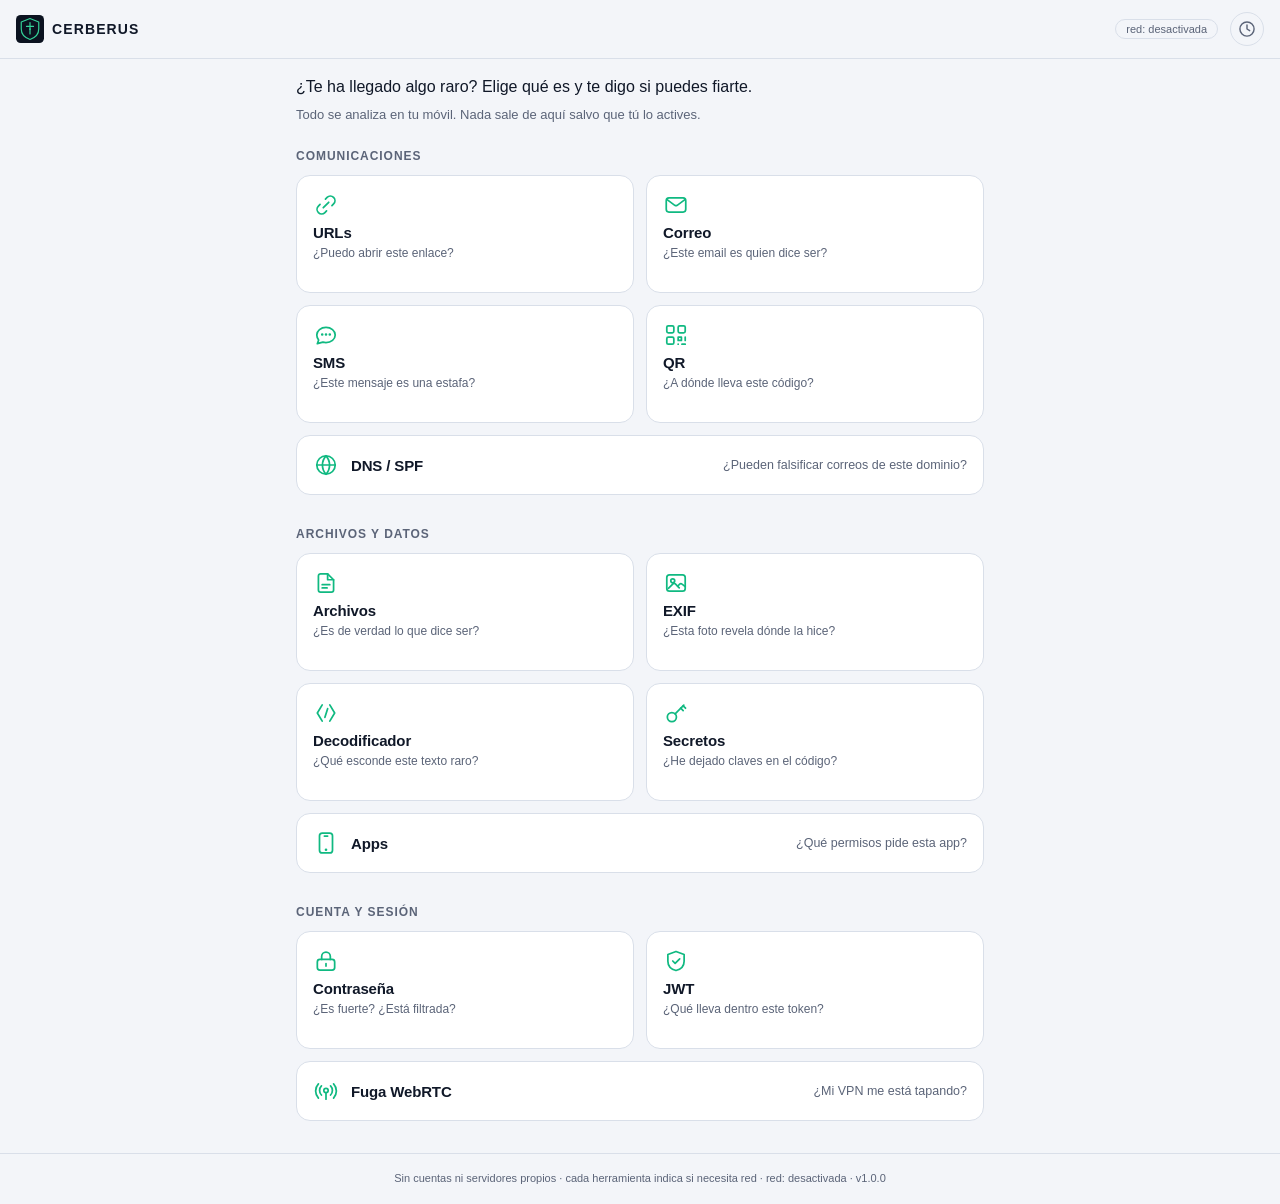
==== commit c1057e4b: "style: put every spacing value on one scale There were 18 distinct spacing values in the stylesheet " ====
--- a/public/index.html
+++ b/public/index.html
@@ -51,7 +51,7 @@
 <main id="main">
 
   <section id="panel-home" class="panel active">
-    <p class="hint home-intro">¿Te ha llegado algo raro? Elige qué es y te digo si puedes fiarte.<br><small>Todo se analiza en tu móvil. Nada sale de aquí salvo que tú lo actives.</small></p>
+    <p class="hint home-intro">¿Te ha llegado algo raro? Elige qué es y te digo si puedes fiarte.<small>Todo se analiza en tu móvil. Nada sale de aquí salvo que tú lo actives.</small></p>
 
     <div class="category">
       <h2 class="category-title">Comunicaciones</h2>
@@ -379,7 +379,10 @@
   <section id="panel-qr" class="panel">
     <button class="back-btn" data-back>← Inicio</button>
     <h1>QR</h1>
-    <p class="hint lead">Un código QR es el único enlace que no puedes leer antes de abrirlo, y por eso funciona pegar una pegatina encima del código de un parquímetro, una multa o la carta de un bar. Sube la foto del código y verás <strong>qué contiene exactamente</strong> antes de que tu móvil haga nada con él. La imagen se lee en tu dispositivo, no se sube a ningún sitio.</p>
+    <p class="hint lead">Un QR es el único enlace que no puedes leer antes de abrirlo. Sube la foto y verás <strong>qué contiene exactamente</strong> antes de que tu móvil haga nada con él.</p>
+    <details class="detalle"><summary>Qué comprueba exactamente</summary>
+      <p>Por eso funciona pegar una pegatina encima del código de un parquímetro, una multa o la carta de un bar. Se decodifica con el propio navegador —la imagen no sale de tu dispositivo— y se clasifica el contenido: si es un enlace pasa por el análisis de URLs completo, y se avisa aparte de las cargas propias del formato (alta de doble factor, wifi abierta, SMS ya redactado, números de tarificación especial, solicitudes de pago).</p>
+    </details>
     <div class="sample-row">
       <button type="button" class="sample-btn" id="sampleQrSafe">✅ QR normal</button>
       <button type="button" class="sample-btn danger" id="sampleQrMalicious">🚩 QR de pegatina falsa</button>
--- a/public/css/style.css
+++ b/public/css/style.css
@@ -10,6 +10,17 @@
   --safe: #34d399;
   --radius: 10px;
   --bg-alt-hi: #16213a;
+
+  /* Escala de espaciado en múltiplos de 4. Antes había 18 valores distintos —7px, 9px, 11px,
+     13px, 15px— puestos a ojo uno a uno, y por eso nada quedaba alineado con nada. Todo el
+     espaciado de la app sale de aquí. */
+  --e1: 4px;
+  --e2: 8px;
+  --e3: 12px;
+  --e4: 16px;
+  --e5: 20px;
+  --e6: 24px;
+  --e7: 32px;
 }
 
 /* Dark is the native register for a security console; light is the swapped-in variant. */
@@ -61,7 +72,7 @@
   display: flex;
   align-items: center;
   justify-content: space-between;
-  padding: 12px 16px;
+  padding: var(--e3) var(--e4);
   border-bottom: 1px solid var(--border);
   position: sticky;
   top: 0;
@@ -72,7 +83,7 @@
 .brand {
   display: flex;
   align-items: center;
-  gap: 8px;
+  gap: var(--e2);
   font-weight: 700;
   letter-spacing: 0.08em;
   font-size: 14px;
@@ -82,7 +93,7 @@
 .topbar-actions {
   display: flex;
   align-items: center;
-  gap: 10px;
+  gap: var(--e3);
 }
 
 .icon-btn {
@@ -110,20 +121,10 @@
 }
 .badge-offline.online { color: var(--warn); border-color: var(--warn); }
 
-.home-intro small {
-  display: block;
-  margin-top: 5px;
-  font-size: 12.5px;
-  color: var(--text-dim);
-}
-.home-intro {
-  margin-top: 4px;
-  font-size: 15.5px;
-  line-height: 1.45;
-  color: var(--text);
-}
-
-.category { margin-bottom: 24px; }
+
+
+.category { margin-bottom: var(--e7); }
+.category:last-child { margin-bottom: 0; }
 
 .category-title {
   font-size: 12px;
@@ -131,27 +132,28 @@
   letter-spacing: 0.08em;
   text-transform: uppercase;
   color: var(--text-dim);
-  margin: 0 0 10px;
+  margin: 0 0 var(--e3);
 }
 
 .grid {
   display: grid;
   grid-template-columns: repeat(2, 1fr);
-  gap: 10px;
+  gap: var(--e3);
 }
 
 .tool-card {
   background: var(--bg-alt);
   border: 1px solid var(--border);
   border-radius: 14px;
-  padding: 15px 13px 14px;
-  min-height: 116px;
+  padding: var(--e4);
+  gap: var(--e1);
+  min-height: 118px;
   justify-content: flex-start;
   transition: border-color 0.18s ease, background 0.18s ease, transform 0.12s ease;
   display: flex;
   flex-direction: column;
   align-items: flex-start;
-  gap: 4px;
+  gap: var(--e1);
   text-align: left;
   cursor: pointer;
   font-weight: 400;
@@ -200,15 +202,15 @@
   border: none;
   color: var(--text-dim);
   font-size: 13px;
-  padding: 0;
-  margin-bottom: 12px;
+  padding: var(--e1) 0;
+  margin: 0 0 var(--e3);
   cursor: pointer;
 }
 .back-btn:active { transform: none; opacity: 0.7; }
 
 main {
   flex: 1;
-  padding: 16px;
+  padding: var(--e4) var(--e4) var(--e7);
   max-width: 720px;
   width: 100%;
   margin: 0 auto;
@@ -218,21 +220,38 @@
 .panel.active { display: block; }
 
 h1 {
-  font-size: 20px;
-  margin: 4px 0 6px;
+  font-size: 21px;
+  letter-spacing: -0.02em;
+  margin: 0 0 var(--e2);
 }
 
 .hint {
   color: var(--text-dim);
   font-size: 13px;
   line-height: 1.5;
-  margin-bottom: 16px;
+  margin: 0 0 var(--e4);
+}
+
+/* Va después de .hint a propósito: con la misma especificidad manda la última, y antes .hint
+   pisaba el color, así que la frase principal salía tan apagada como la letra pequeña. */
+.hint.home-intro {
+  margin: 0 0 var(--e6);
+  font-size: 16px;
+  line-height: 1.45;
+  color: var(--text);
+}
+.hint.home-intro small {
+  display: block;
+  margin-top: var(--e2);
+  font-size: 13px;
+  line-height: 1.45;
+  color: var(--text-dim);
 }
 
 .row {
   display: flex;
-  gap: 8px;
-  margin-bottom: 12px;
+  gap: var(--e2);
+  margin: 0 0 var(--e3);
 }
 
 input[type="text"],
@@ -241,7 +260,7 @@
   background: var(--bg-alt);
   border: 1px solid var(--border);
   color: var(--text);
-  padding: 12px 14px;
+  padding: var(--e3) var(--e4);
   border-radius: var(--radius);
   font-size: 15px;
 }
@@ -254,19 +273,19 @@
   background: var(--bg-alt);
   border: 1px solid var(--border);
   color: var(--text);
-  padding: 12px 14px;
+  padding: var(--e3) var(--e4);
   border-radius: var(--radius);
   font-size: 14px;
   font-family: ui-monospace, SFMono-Regular, Menlo, monospace;
   resize: vertical;
-  margin-bottom: 10px;
+  margin: 0 0 var(--e3);
 }
 
 button {
   background: var(--accent);
   color: #06281c;
   border: none;
-  padding: 12px 18px;
+  padding: var(--e3) var(--e5);
   border-radius: var(--radius);
   font-size: 14px;
   font-weight: 600;
@@ -286,15 +305,15 @@
 .sample-row {
   display: flex;
   flex-wrap: wrap;
-  gap: 8px;
-  margin-bottom: 14px;
+  gap: var(--e2);
+  margin: var(--e5) 0 var(--e3);
 }
 
 .sample-btn {
   background: transparent;
   border: 1px dashed var(--border);
   color: var(--text-dim);
-  padding: 7px 12px;
+  padding: var(--e2) var(--e3);
   border-radius: 999px;
   font-size: 12px;
   font-weight: 600;
@@ -309,10 +328,10 @@
 .toggle {
   display: flex;
   align-items: center;
-  gap: 10px;
-  font-size: 13px;
-  color: var(--text-dim);
-  margin-bottom: 4px;
+  gap: var(--e3);
+  font-size: 13px;
+  color: var(--text-dim);
+  margin: var(--e4) 0 var(--e2);
   cursor: pointer;
 }
 /* Interruptor de verdad en vez de una casilla: el ajuste decide si los datos salen del
@@ -358,17 +377,17 @@
   background: rgba(251, 191, 36, 0.08);
   border: 1px solid rgba(251, 191, 36, 0.3);
   border-radius: var(--radius);
-  padding: 10px 12px;
-  margin: 8px 0 16px;
+  padding: var(--e3);
+  margin: 0 0 var(--e4);
 }
 
 .dropzone {
   border: 2px dashed var(--border);
   border-radius: var(--radius);
-  padding: 32px 16px;
+  padding: var(--e7) var(--e4);
   text-align: center;
   color: var(--text-dim);
-  margin-bottom: 16px;
+  margin: 0 0 var(--e4);
 }
 .dropzone.dragover {
   border-color: var(--accent);
@@ -377,11 +396,11 @@
 
 .filebtn {
   display: inline-block;
-  margin-top: 10px;
+  margin-top: var(--e3);
   background: var(--bg-alt);
   border: 1px solid var(--border);
   color: var(--text);
-  padding: 10px 16px;
+  padding: var(--e3) var(--e4);
   border-radius: var(--radius);
   cursor: pointer;
   font-size: 13px;
@@ -390,10 +409,14 @@
 .result {
   background: var(--bg-alt);
   border: 1px solid var(--border);
-  border-radius: var(--radius);
-  padding: 16px;
-  margin-top: 12px;
-}
+  border-radius: 14px;
+  padding: var(--e4);
+  margin: var(--e5) 0 0;
+}
+/* Las partes de un resultado se separan solas y siempre igual, en vez de que cada trozo de
+   plantilla lleve su propio margen — que es como se habían ido descuadrando. */
+.result > * { margin-bottom: var(--e3); }
+.result > *:last-child { margin-bottom: 0; }
 
 /* ---- Veredicto ----
    Es lo único que mucha gente va a leer, así que ocupa el espacio de lo que es: la respuesta.
@@ -403,13 +426,15 @@
 .verdict-block {
   display: flex;
   align-items: center;
-  gap: 14px;
-  padding: 14px 14px 14px 12px;
+  gap: var(--e3);
+  padding: var(--e3);
   border-radius: 12px;
   background: var(--bg);
   border: 1px solid var(--border);
   border-left: 4px solid var(--text-dim);
-  margin-bottom: 12px;
+}
+@media (min-width: 400px) {
+  .verdict-block { gap: var(--e4); padding: var(--e4); }
 }
 .verdict-block.safe { border-left-color: var(--safe); }
 .verdict-block.suspicious { border-left-color: var(--warn); }
@@ -427,7 +452,10 @@
 .verdict-block.dangerous .verdict-text strong { color: var(--danger); }
 .verdict-text span { font-size: 12.5px; color: var(--text-dim); line-height: 1.4; }
 
-.gauge { width: 62px; height: 62px; flex-shrink: 0; }
+.gauge { width: 56px; height: 56px; flex-shrink: 0; }
+@media (min-width: 400px) {
+  .gauge { width: 62px; height: 62px; }
+}
 .gauge-track {
   fill: none;
   stroke: var(--border);
@@ -467,7 +495,6 @@
 .score {
   color: var(--text-dim);
   font-size: 13px;
-  margin-bottom: 10px;
 }
 
 .verdict {
@@ -476,9 +503,8 @@
   font-weight: 700;
   letter-spacing: 0.04em;
   text-transform: uppercase;
-  padding: 4px 10px;
+  padding: var(--e1) var(--e3);
   border-radius: 999px;
-  margin-bottom: 10px;
 }
 .verdict.safe { background: rgba(52, 211, 153, 0.15); color: var(--safe); }
 .verdict.suspicious { background: rgba(251, 191, 36, 0.15); color: var(--warn); }
@@ -490,9 +516,8 @@
   font-size: 13px;
   word-break: break-all;
   background: var(--bg);
-  border-radius: 8px;
-  padding: 10px;
-  margin-bottom: 10px;
+  border-radius: 9px;
+  padding: var(--e3);
 }
 .chain .arrow { color: var(--text-dim); padding: 0 4px; }
 
@@ -504,9 +529,8 @@
   word-break: break-all;
   background: var(--bg);
   border: 1px solid var(--border);
-  border-radius: 8px;
-  padding: 10px;
-  margin-bottom: 10px;
+  border-radius: 9px;
+  padding: var(--e3);
 }
 
 .flags {
@@ -515,7 +539,7 @@
   margin: 0;
   display: flex;
   flex-direction: column;
-  gap: 6px;
+  gap: var(--e2);
 }
 /* Las señales se ordenan por gravedad y se pintan con peso distinto. Antes todas se veían
    igual: "está en las listas de phishing" (80 puntos) parecía tan importante como "el TLD es
@@ -524,7 +548,7 @@
 .flags li {
   font-size: 13px;
   line-height: 1.45;
-  padding: 9px 11px 9px 12px;
+  padding: var(--e3);
   background: var(--bg);
   border-radius: 9px;
   border-left: 3px solid var(--border);
@@ -567,8 +591,8 @@
 
 .meta {
   font-size: 12px;
-  color: var(--text-dim);
-  margin-top: 10px;
+  line-height: 1.5;
+  color: var(--text-dim);
 }
 .meta.mono {
   font-family: ui-monospace, SFMono-Regular, Menlo, monospace;
@@ -578,30 +602,44 @@
 .history-list {
   display: flex;
   flex-direction: column;
-  gap: 8px;
+  gap: var(--e2);
 }
 .history-item {
   background: var(--bg-alt);
   border: 1px solid var(--border);
   border-radius: var(--radius);
-  padding: 12px;
+  padding: var(--e3);
   cursor: pointer;
 }
 .history-item .h-top {
   display: flex;
   justify-content: space-between;
   align-items: center;
-  gap: 8px;
+  gap: var(--e2);
 }
 .history-item .h-input {
   font-size: 13px;
   word-break: break-all;
   flex: 1;
+  display: flex;
+  align-items: flex-start;
+  gap: var(--e2);
+}
+.h-icon {
+  width: 16px;
+  height: 16px;
+  flex-shrink: 0;
+  margin-top: 2px;
+  fill: none;
+  stroke: var(--text-dim);
+  stroke-width: 1.7;
+  stroke-linecap: round;
+  stroke-linejoin: round;
 }
 .history-item .h-time {
   font-size: 11px;
   color: var(--text-dim);
-  margin-top: 4px;
+  margin-top: var(--e1);
 }
 .history-item .h-del {
   background: transparent;
@@ -615,14 +653,15 @@
   color: var(--text-dim);
   font-size: 13px;
   text-align: center;
-  padding: 24px 0;
+  padding: var(--e6) 0;
 }
 
 .footer {
   text-align: center;
   font-size: 11px;
-  color: var(--text-dim);
-  padding: 14px;
+  line-height: 1.6;
+  color: var(--text-dim);
+  padding: var(--e4);
   border-top: 1px solid var(--border);
 }
 
@@ -634,8 +673,8 @@
   display: flex;
   flex-direction: column;
   align-items: flex-start;
-  gap: 10px;
-  margin-top: 14px;
+  gap: var(--e3);
+  margin-top: var(--e4);
 }
 .offline-notice .enable-net-btn {
   border-style: solid;
@@ -647,8 +686,8 @@
   display: flex;
   flex-direction: column;
   align-items: flex-start;
-  gap: 10px;
-  margin-top: 14px;
+  gap: var(--e3);
+  margin-top: var(--e4);
 }
 .preview-note a {
   border-style: solid;
@@ -667,22 +706,22 @@
   font-size: 15px;
   line-height: 1.5;
   color: var(--text);
-  margin-bottom: 8px;
+  margin: 0 0 var(--e2);
 }
 
 .detalle {
-  margin: 0 0 14px;
+  margin: 0 0 var(--e5);
   font-size: 13px;
 }
 .detalle > summary {
   cursor: pointer;
   color: var(--text-dim);
   font-size: 13px;
-  padding: 5px 0;
+  padding: var(--e1) 0;
   list-style: none;
   display: inline-flex;
   align-items: center;
-  gap: 6px;
+  gap: var(--e2);
   user-select: none;
 }
 .detalle > summary::-webkit-details-marker { display: none; }
@@ -698,11 +737,11 @@
 .detalle[open] > summary::before { transform: rotate(-135deg) translate(-2px, -2px); }
 .detalle > summary:hover { color: var(--text); }
 .detalle > p {
-  margin: 4px 0 0;
+  margin: var(--e1) 0 0;
   color: var(--text-dim);
   line-height: 1.55;
   border-left: 2px solid var(--border);
-  padding-left: 11px;
+  padding-left: var(--e3);
 }
 
 /* La etiqueta del interruptor dice el efecto arriba y la letra pequeña la consecuencia. */
@@ -718,8 +757,8 @@
   min-height: 0;
   flex-direction: row;
   align-items: center;
-  gap: 12px;
-  padding: 14px 14px;
+  gap: 0 var(--e3);
+  padding: var(--e4);
   flex-wrap: wrap;
 }
 .tool-card.ancha .tool-icon { margin-bottom: 0; }
@@ -732,6 +771,7 @@
 /* El aviso de "solo offline" es una advertencia sobre el alcance del análisis, no un hallazgo
    sobre el enlace. Antes iba en amarillo intenso y pesaba tanto como el veredicto. */
 .offline-notice {
+  margin-top: var(--e1);
   border-color: var(--border);
   color: var(--text-dim);
   background: var(--bg);
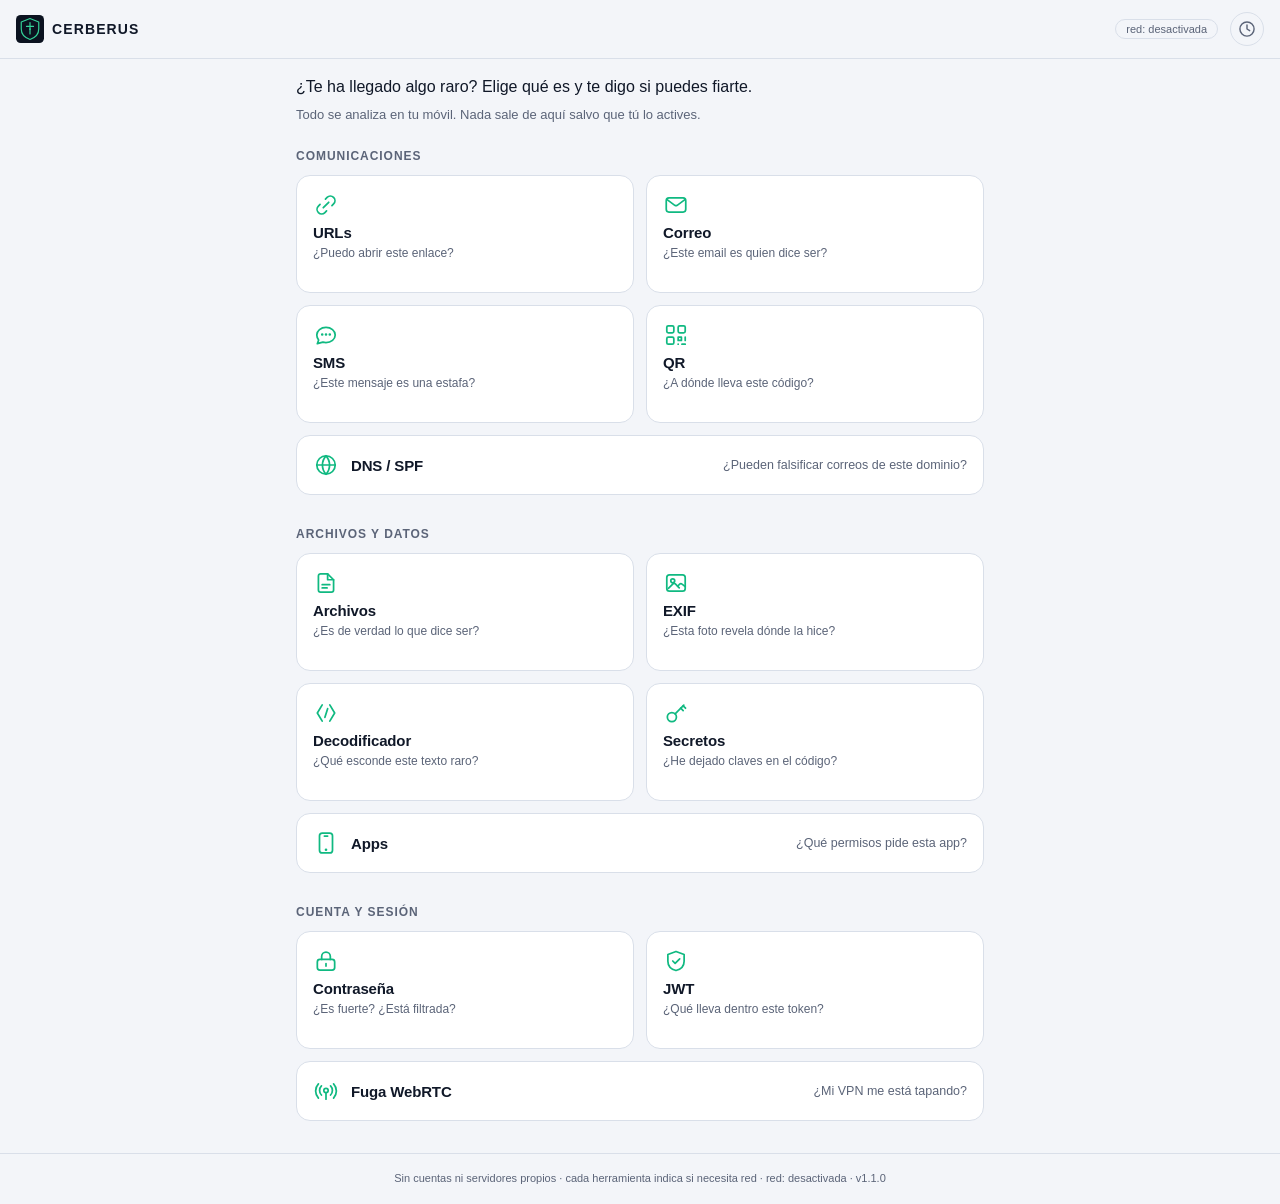
==== commit 23d4aeff: "fix: analyse emails pasted without headers, and add how-to hints This started as "explain how to cop" ====
--- a/public/index.html
+++ b/public/index.html
@@ -4,7 +4,25 @@
 <meta charset="utf-8">
 <meta name="viewport" content="width=device-width, initial-scale=1, viewport-fit=cover">
 <title>Cerberus — Centro de análisis</title>
-<meta name="description" content="Estación local de comprobaciones de ciberseguridad: URLs, archivos y más.">
+<meta name="description" content="Comprueba enlaces, códigos QR, SMS, correos y archivos sospechosos desde el móvil. Funciona sin conexión y sin enviar tus datos a ningún sitio.">
+
+<!-- Sin estos, los scrapers de LinkedIn/WhatsApp/Twitter no encuentran resumen y se llevan el
+     primer texto largo que pillan del DOM. Como todos los paneles viven en el HTML aunque
+     estén ocultos por CSS, la vista previa salía con el texto de la fuga de IP por WebRTC. -->
+<meta property="og:type" content="website">
+<meta property="og:site_name" content="Cerberus">
+<meta property="og:locale" content="es_ES">
+<meta property="og:url" content="https://fdom92.github.io/cerberus/">
+<meta property="og:title" content="Cerberus — comprueba si puedes fiarte de ese enlace">
+<meta property="og:description" content="Comprueba enlaces, códigos QR, SMS, correos y archivos sospechosos desde el móvil. Funciona sin conexión y sin enviar tus datos a ningún sitio.">
+<meta property="og:image" content="https://fdom92.github.io/cerberus/icons/social-card.png">
+<meta property="og:image:width" content="1200">
+<meta property="og:image:height" content="630">
+<meta property="og:image:alt" content="Cerberus: enlaces, QR, SMS, correos, archivos, apps y fotos. Funciona sin conexión.">
+<meta name="twitter:card" content="summary_large_image">
+<meta name="twitter:title" content="Cerberus — comprueba si puedes fiarte de ese enlace">
+<meta name="twitter:description" content="Comprueba enlaces, códigos QR, SMS, correos y archivos sospechosos desde el móvil. Funciona sin conexión y sin enviar tus datos a ningún sitio.">
+<meta name="twitter:image" content="https://fdom92.github.io/cerberus/icons/social-card.png">
 <meta name="theme-color" content="#0b1220">
 <link rel="manifest" href="manifest.webmanifest">
 <link rel="icon" href="icons/icon.svg" type="image/svg+xml">
@@ -142,6 +160,13 @@
     <button class="back-btn" data-back>← Inicio</button>
     <h1>URLs</h1>
     <p class="hint lead">Pega un enlace y te digo si puedes fiarte de él. Detecta dominios que imitan a otros, letras cambiadas y enlaces acortados que esconden su destino.</p>
+    <details class="detalle como"><summary>Cómo copio un enlace sin abrirlo</summary>
+      <div class="pasos">
+        <p><strong>No lo toques.</strong> Mantén pulsado el <strong>mensaje</strong> donde viene (no el enlace) y elige <em>Copiar</em>. Si pegas el mensaje entero, mejor en la herramienta SMS: saca los enlaces sola y además mira el texto.</p>
+        <p>Mantener pulsado el propio enlace también sirve en Android (<em>Copiar enlace</em>), pero en iPhone puede cargar una vista previa de la página.</p>
+        <p>En Android, con la app instalada, también puedes mandarlo desde el menú <em>Compartir</em> y elegir Cerberus.</p>
+      </div>
+    </details>
     <details class="detalle"><summary>Qué comprueba exactamente</summary>
       <p>Analiza una URL (acortada o no): heurísticas de patrones, typosquatting y homógrafos siempre offline. Resolver el destino final y la edad del dominio requieren red — actívalo abajo si lo necesitas.</p>
     </details>
@@ -172,6 +197,9 @@
     <button class="back-btn" data-back>← Inicio</button>
     <h1>Archivos</h1>
     <p class="hint lead">¿Ese “documento.pdf” es de verdad un PDF? Mira dentro del archivo, no en el nombre.</p>
+    <details class="detalle como"><summary>Cómo lo subo desde el móvil</summary>
+      <div class="pasos"><p>Si te ha llegado por WhatsApp o por correo, guárdalo primero en el móvil (<em>Descargar</em> o <em>Guardar en Archivos</em>) y elígelo desde aquí. Comprobarlo aquí <strong>no lo abre ni lo ejecuta</strong>: solo se leen sus datos.</p></div>
+    </details>
     <details class="detalle"><summary>Qué comprueba exactamente</summary>
       <p>Lee los primeros bytes del archivo para detectar su tipo real y compararlo con la extensión. Todo ocurre en tu dispositivo — el archivo nunca sale de aquí.</p>
     </details>
@@ -205,9 +233,21 @@
   <section id="panel-mail" class="panel">
     <button class="back-btn" data-back>← Inicio</button>
     <h1>Correo</h1>
-    <p class="hint lead">¿El correo es de quien dice ser? Pega sus cabeceras y te digo si alguien lo está suplantando.</p>
-    <details class="detalle"><summary>Qué comprueba exactamente</summary>
-      <p>Pega las cabeceras completas del correo (o el .eml entero) — en Gmail: "Mostrar original"; en Outlook: "Ver origen del mensaje". Se analiza SPF/DKIM/DMARC, coincidencia From/Return-Path/Reply-To y suplantación de marca. Todo offline, texto local.</p>
+    <p class="hint lead">¿El correo es de quien dice ser? Pégalo aquí —mejor con sus cabeceras, pero vale con el texto— y te digo si tiene pinta de suplantación.</p>
+    <details class="detalle como"><summary>Cómo copio las cabeceras</summary>
+      <div class="pasos">
+        <p>Las cabeceras son la parte oculta del correo donde queda registrado quién lo envió de verdad. Se copian desde el <strong>ordenador</strong>: la mayoría de apps del móvil no las enseñan.</p>
+        <ul>
+          <li><strong>Gmail:</strong> abre el correo, pulsa los tres puntos ⋮ junto a Responder → <em>Mostrar original</em> → <em>Copiar al portapapeles</em>.</li>
+          <li><strong>Outlook web o Hotmail:</strong> abre el correo → ··· → <em>Ver</em> → <em>Ver detalles del mensaje</em>.</li>
+          <li><strong>Outlook de escritorio:</strong> abre el correo → <em>Archivo</em> → <em>Propiedades</em> → recuadro <em>Encabezados de Internet</em>.</li>
+          <li><strong>Mail de Mac:</strong> abre el correo y pulsa ⌥⌘U (<em>Visualización → Mensaje → Fuente original</em>).</li>
+        </ul>
+        <p><strong>¿Solo tienes el móvil?</strong> Copia el texto del correo y pégalo tal cual. Se analizan el contenido y los enlaces; lo único que no se puede comprobar sin cabeceras es quién lo envió.</p>
+      </div>
+    </details>
+    <details class="detalle"><summary>Qué comprueba exactamente</summary>
+      <p>Con cabeceras se comprueban SPF, DKIM y DMARC, si coinciden From, Return-Path y Reply-To, y si el nombre mostrado o el asunto suplantan a una entidad conocida. Con o sin cabeceras se analizan el texto y los enlaces del cuerpo. Se acepta también el .eml entero. Todo en tu dispositivo salvo que actives la consulta en internet.</p>
     </details>
     <div class="sample-row">
       <button type="button" class="sample-btn" id="sampleMailSafe">✅ Probar seguro</button>
@@ -221,8 +261,8 @@
       Al activarlo, los dominios enlazados en el mensaje se consultan contra las listas de phishing y malware de <strong>Cloudflare</strong>. El texto del mensaje nunca sale de tu dispositivo.
     </p>
     <form id="mailForm">
-      <textarea id="mailInput" rows="8" placeholder="From: ...&#10;Return-Path: ...&#10;Authentication-Results: ...&#10;..." required></textarea>
-      <button type="submit">Analizar cabeceras</button>
+      <textarea id="mailInput" rows="8" placeholder="Pega las cabeceras (lo mejor) o el texto del correo tal cual" required></textarea>
+      <button type="submit">Analizar correo</button>
     </form>
     <div id="mailResult" class="result" hidden></div>
   </section>
@@ -231,6 +271,12 @@
     <button class="back-btn" data-back>← Inicio</button>
     <h1>SMS y mensajes</h1>
     <p class="hint lead">Pega un SMS o WhatsApp sospechoso y te digo si tiene pinta de estafa.</p>
+    <details class="detalle como"><summary>Cómo copio el mensaje</summary>
+      <div class="pasos">
+        <p>Mantén pulsado el mensaje y elige <em>Copiar</em> (en WhatsApp, el icono de copiar que aparece arriba). Pégalo entero, con el enlace incluido: <strong>no hace falta abrir nada</strong>.</p>
+        <p>En Android, con la app instalada, puedes mandarlo directamente desde el menú <em>Compartir</em> de la app donde lo has recibido, si lo tiene, y elegir Cerberus.</p>
+      </div>
+    </details>
     <details class="detalle"><summary>Qué comprueba exactamente</summary>
       <p>Pega el texto del SMS o mensaje sospechoso. Se buscan patrones de smishing: urgencia, ganchos, peticiones de credenciales y enlaces (acortados, typosquat, IP literal…). Todo offline.</p>
     </details>
@@ -256,6 +302,9 @@
     <button class="back-btn" data-back>← Inicio</button>
     <h1>DNS / SPF</h1>
     <p class="hint lead">¿Cualquiera puede mandar correos haciéndose pasar por este dominio? Útil para comprobar el tuyo.</p>
+    <details class="detalle como"><summary>Qué dominio pongo</summary>
+      <div class="pasos"><p>Lo que va detrás de la <strong>@</strong> en la dirección de quien te escribe: de <em>avisos@correos.es</em>, el dominio es <em>correos.es</em>. También sirve para comprobar el tuyo, si tienes web o correo de empresa.</p></div>
+    </details>
     <details class="detalle"><summary>Qué comprueba exactamente</summary>
       <p>Comprueba si un dominio tiene SPF y DMARC configurados — sin esto, es más fácil falsificar correos "de" ese dominio. Útil para verificar el tuyo propio o el de una empresa que te escribió. Consulta DNS pública (Cloudflare) — el dominio nunca se guarda salvo el propio resultado en tu historial.</p>
     </details>
@@ -288,6 +337,9 @@
     <button class="back-btn" data-back>← Inicio</button>
     <h1>Fuga de IP (WebRTC)</h1>
     <p class="hint lead">¿Tu VPN te está tapando de verdad? Comprueba si tu IP real se escapa por WebRTC.</p>
+    <details class="detalle como"><summary>Cuándo tiene sentido</summary>
+      <div class="pasos"><p>Solo si usas una <strong>VPN</strong>: conéctala antes de pulsar el botón. Sin VPN verás tu IP real, y eso es lo normal.</p></div>
+    </details>
     <details class="detalle"><summary>Qué comprueba exactamente</summary>
       <p>Cualquier web puede usar WebRTC para preguntarle a tu navegador tu IP local y tu IP pública vista por un servidor STUN — sin permiso, sin aviso. Si usas VPN, esa consulta a veces se salta el túnel y revela tu IP real. Esta comprobación hace lo mismo a propósito y lo compara contra tu IP pública vista por una petición HTTPS normal (que sí pasa por la VPN), para que veas si hay discrepancia.</p>
     </details>
@@ -359,6 +411,9 @@
     <button class="back-btn" data-back>← Inicio</button>
     <h1>Apps</h1>
     <p class="hint lead">¿Qué permisos pide de verdad esta app? Sube el .apk o .ipa y te lo enseño.</p>
+    <details class="detalle como"><summary>De dónde saco el archivo</summary>
+      <div class="pasos"><p>Es para cuando alguien te pasa una app para instalar fuera de la tienda: un <strong>.apk</strong> por WhatsApp, por correo o desde un enlace. Descárgalo sin instalarlo y elígelo aquí. Las apps de Google Play o App Store no se pueden analizar desde aquí, y los <strong>.ipa</strong> de iPhone solo los tendrás si desarrollas apps.</p></div>
+    </details>
     <details class="detalle"><summary>Qué comprueba exactamente</summary>
       <p>Sube un .apk o .ipa: extrae el manifest (<code>AndroidManifest.xml</code> o <code>Info.plist</code>) — paquete + permisos declarados, marcando los peligrosos — y escanea todo el binario en busca de secretos embebidos (keys, tokens). También funciona con cualquier binario (.exe, .dylib) solo para la parte de secretos. Todo se procesa en tu dispositivo.</p>
     </details>
@@ -380,6 +435,9 @@
     <button class="back-btn" data-back>← Inicio</button>
     <h1>QR</h1>
     <p class="hint lead">Un QR es el único enlace que no puedes leer antes de abrirlo. Sube la foto y verás <strong>qué contiene exactamente</strong> antes de que tu móvil haga nada con él.</p>
+    <details class="detalle como"><summary>Cómo hago la foto</summary>
+      <div class="pasos"><p>Puedes hacer la foto en el momento o elegir una captura de pantalla o una imagen que te hayan enviado. Si al enfocar el código la cámara te enseña un enlace, <strong>no lo pulses</strong>: haz la foto y compruébalo aquí primero.</p></div>
+    </details>
     <details class="detalle"><summary>Qué comprueba exactamente</summary>
       <p>Por eso funciona pegar una pegatina encima del código de un parquímetro, una multa o la carta de un bar. Se decodifica con el propio navegador —la imagen no sale de tu dispositivo— y se clasifica el contenido: si es un enlace pasa por el análisis de URLs completo, y se avisa aparte de las cargas propias del formato (alta de doble factor, wifi abierta, SMS ya redactado, números de tarificación especial, solicitudes de pago).</p>
     </details>
@@ -391,7 +449,7 @@
       <p>Arrastra la foto del código aquí, o</p>
       <label class="filebtn">
         Elegir o hacer foto
-        <input type="file" id="qrInput" accept="image/*" capture="environment" hidden>
+        <input type="file" id="qrInput" accept="image/*" hidden>
       </label>
     </div>
     <p class="hint" id="qrSupportNote" hidden>Este navegador no sabe leer códigos QR (le falta <code>BarcodeDetector</code>; Safari no lo trae). Apunta con la cámara del móvil, que te enseñará el enlace <strong>sin abrirlo</strong>, y pégalo aquí abajo.</p>
@@ -417,6 +475,13 @@
     <button class="back-btn" data-back>← Inicio</button>
     <h1>EXIF</h1>
     <p class="hint lead">Antes de compartir una foto: mira si lleva escrito dónde la hiciste.</p>
+    <details class="detalle como"><summary>Antes de fiarte del resultado</summary>
+      <div class="pasos">
+        <p>Solo lee fotos <strong>JPEG</strong>; las del iPhone suelen guardarse en HEIC.</p>
+        <p>Algunos móviles quitan la ubicación al pasarle una foto a una web, así que un «sin GPS» aquí no garantiza que la foto original no la lleve.</p>
+        <p>Donde de verdad importa es al enviarla: por WhatsApp como foto normal se quitan estos datos, pero <strong>enviada como documento o por correo se conservan</strong>.</p>
+      </div>
+    </details>
     <details class="detalle"><summary>Qué comprueba exactamente</summary>
       <p>Lee metadatos EXIF de una foto (JPEG): cámara, fecha y — lo más importante antes de compartirla — si lleva coordenadas GPS. Se procesa en tu dispositivo.</p>
     </details>
@@ -437,7 +502,7 @@
 </main>
 
 <footer class="footer">
-  <span>Sin cuentas ni servidores propios · cada herramienta indica si necesita red · <span id="netState">red: desactivada</span> · <span id="appVersion" title="Si tienes la app instalada y aquí no ves esta versión, tu móvil sigue con una copia antigua en caché.">v1.0.0</span></span>
+  <span>Sin cuentas ni servidores propios · cada herramienta indica si necesita red · <span id="netState">red: desactivada</span> · <span id="appVersion" title="Si tienes la app instalada y aquí no ves esta versión, tu móvil sigue con una copia antigua en caché.">v1.1.0</span></span>
 </footer>
 
 <script type="module" src="js/app.js"></script>
--- a/public/css/style.css
+++ b/public/css/style.css
@@ -781,3 +781,24 @@
   border-color: var(--accent);
   color: var(--accent);
 }
+
+/* ---- "Cómo lo consigo" ----
+   Pistas de uso, distintas del desplegable técnico: dicen de dónde sacar lo que hay que pegar
+   (las cabeceras de un correo, el dominio, un .apk). Van en color de acento porque son las
+   que desbloquean la herramienta, y pegadas al desplegable técnico para leerse como un grupo. */
+.detalle.como { margin-bottom: var(--e1); }
+.detalle.como > summary { color: var(--accent); }
+.detalle.como > summary:hover { color: var(--accent); text-decoration: underline; }
+
+.detalle > .pasos {
+  margin: var(--e1) 0 0;
+  padding-left: var(--e3);
+  border-left: 2px solid var(--border);
+  color: var(--text-dim);
+  line-height: 1.55;
+}
+.detalle > .pasos p { margin: 0 0 var(--e2); }
+.detalle > .pasos p:last-child { margin-bottom: 0; }
+.detalle > .pasos ul { margin: 0 0 var(--e2); padding-left: var(--e5); }
+.detalle > .pasos li { margin-bottom: var(--e1); }
+.detalle > .pasos strong { color: var(--text); font-weight: 600; }
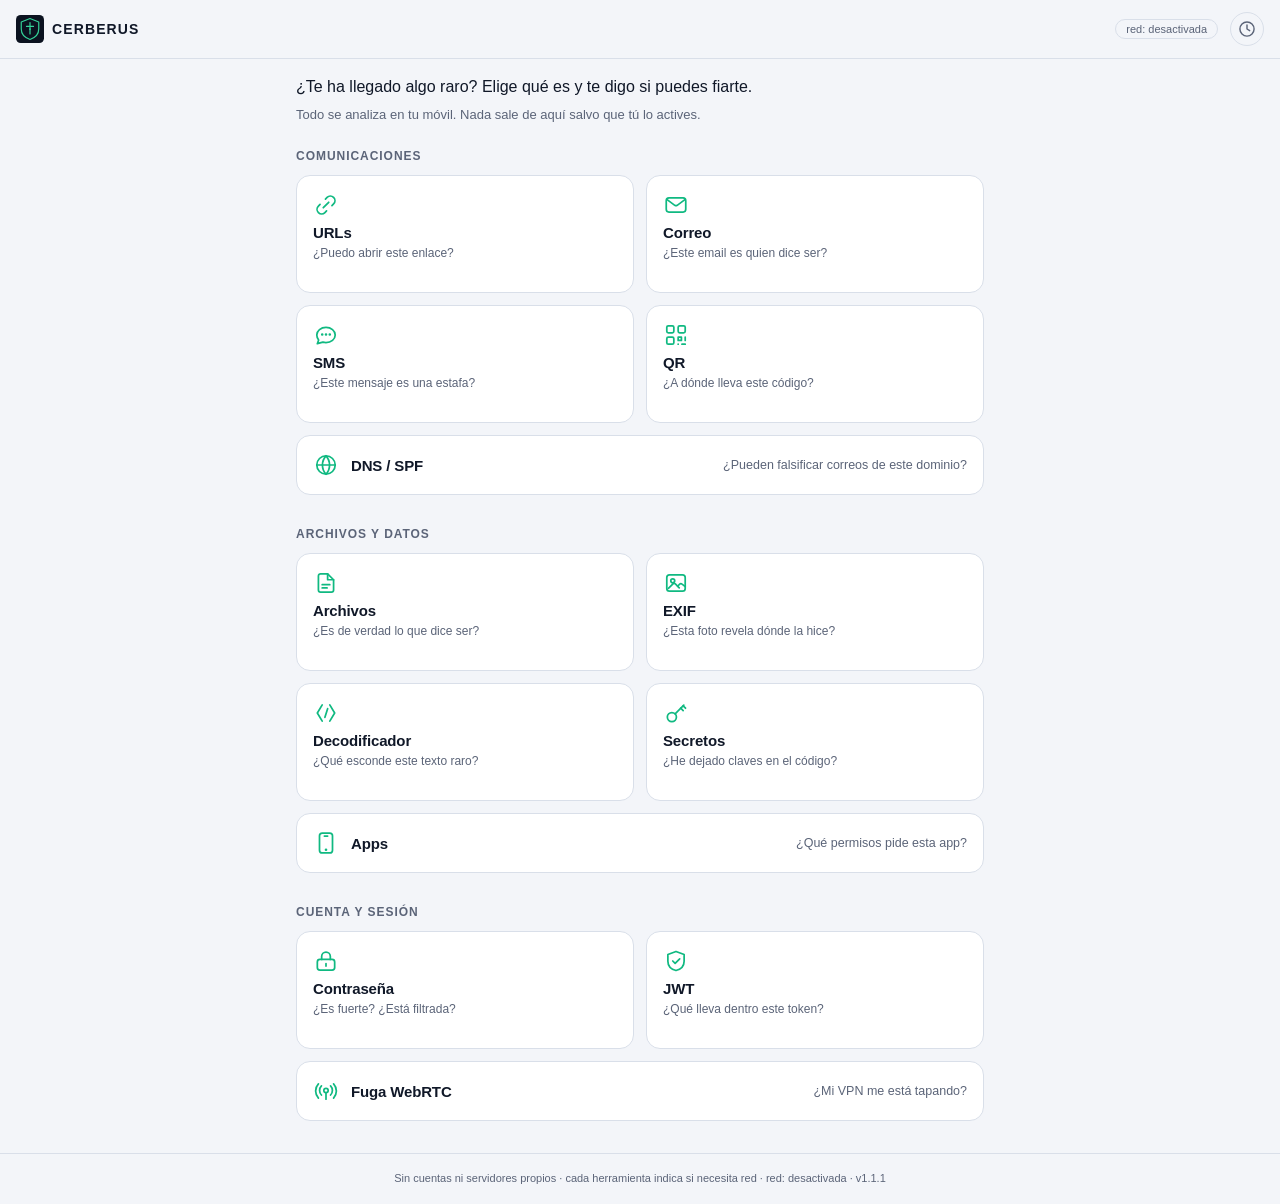
==== commit 24237de8: "style: same field order in every tool Each tool had been built on its own and it showed. The interne" ====
--- a/public/index.html
+++ b/public/index.html
@@ -253,6 +253,10 @@
       <button type="button" class="sample-btn" id="sampleMailSafe">✅ Probar seguro</button>
       <button type="button" class="sample-btn danger" id="sampleMailMalicious">🚩 Probar malicioso</button>
     </div>
+    <form id="mailForm">
+      <textarea id="mailInput" rows="8" placeholder="Pega las cabeceras (lo mejor) o el texto del correo tal cual" required></textarea>
+      <button type="submit">Analizar</button>
+    </form>
     <label class="toggle">
       <input type="checkbox" class="net-toggle">
       <span><strong>Comprobar también en internet</strong><small>Mira si los enlaces del mensaje están denunciados. Sale una consulta de tu dispositivo.</small></span>
@@ -260,10 +264,6 @@
     <p class="netwarn net-warn" hidden>
       Al activarlo, los dominios enlazados en el mensaje se consultan contra las listas de phishing y malware de <strong>Cloudflare</strong>. El texto del mensaje nunca sale de tu dispositivo.
     </p>
-    <form id="mailForm">
-      <textarea id="mailInput" rows="8" placeholder="Pega las cabeceras (lo mejor) o el texto del correo tal cual" required></textarea>
-      <button type="submit">Analizar correo</button>
-    </form>
     <div id="mailResult" class="result" hidden></div>
   </section>
 
@@ -284,6 +284,10 @@
       <button type="button" class="sample-btn" id="sampleSmsSafe">✅ Probar seguro</button>
       <button type="button" class="sample-btn danger" id="sampleSmsMalicious">🚩 Probar malicioso</button>
     </div>
+    <form id="smsForm">
+      <textarea id="smsInput" rows="6" placeholder="Tu paquete está retenido en aduana, paga aquí: https://..." required></textarea>
+      <button type="submit">Analizar</button>
+    </form>
     <label class="toggle">
       <input type="checkbox" class="net-toggle">
       <span><strong>Comprobar también en internet</strong><small>Mira si los enlaces del mensaje están denunciados. Sale una consulta de tu dispositivo.</small></span>
@@ -291,10 +295,6 @@
     <p class="netwarn net-warn" hidden>
       Al activarlo, los dominios enlazados en el mensaje se consultan contra las listas de phishing y malware de <strong>Cloudflare</strong>. El texto del mensaje nunca sale de tu dispositivo.
     </p>
-    <form id="smsForm">
-      <textarea id="smsInput" rows="6" placeholder="Tu paquete está retenido en aduana, paga aquí: https://..." required></textarea>
-      <button type="submit">Analizar mensaje</button>
-    </form>
     <div id="smsResult" class="result" hidden></div>
   </section>
 
@@ -312,6 +312,7 @@
       <input id="dnsInput" type="text" inputmode="url" autocomplete="off" autocapitalize="off" spellcheck="false" placeholder="ejemplo.com" required>
       <button type="submit">Comprobar</button>
     </form>
+    <p class="netwarn aviso-accion">Al pulsar <em>Comprobar</em>, el dominio se consulta en el DNS público de <strong>Cloudflare</strong> (cloudflare-dns.com). No se envía nada más de tu dispositivo.</p>
     <div id="dnsResult" class="result" hidden></div>
   </section>
 
@@ -324,7 +325,7 @@
     </details>
     <div class="sample-row">
       <button type="button" class="sample-btn" id="sampleJwtSafe">✅ Probar válido</button>
-      <button type="button" class="sample-btn danger" id="sampleJwtMalicious">🚩 Probar alg:none</button>
+      <button type="button" class="sample-btn danger" id="sampleJwtMalicious">🚩 Probar sin firma</button>
     </div>
     <form id="jwtForm">
       <textarea id="jwtInput" rows="4" placeholder="eyJhbGciOi...header.eyJzdWIiOi...payload.firma" required></textarea>
@@ -343,8 +344,8 @@
     <details class="detalle"><summary>Qué comprueba exactamente</summary>
       <p>Cualquier web puede usar WebRTC para preguntarle a tu navegador tu IP local y tu IP pública vista por un servidor STUN — sin permiso, sin aviso. Si usas VPN, esa consulta a veces se salta el túnel y revela tu IP real. Esta comprobación hace lo mismo a propósito y lo compara contra tu IP pública vista por una petición HTTPS normal (que sí pasa por la VPN), para que veas si hay discrepancia.</p>
     </details>
-    <p class="netwarn">Al pulsar, tu navegador contacta <strong>stun.l.google.com</strong> (STUN) y <strong>api.ipify.org</strong> (IP pública) para comparar. No se guarda nada en historial — es información sobre ti, no un archivo o mensaje externo.</p>
-    <button type="button" id="webrtcRun">🔍 Ejecutar comprobación</button>
+    <button type="button" id="webrtcRun">Comprobar mi IP</button>
+    <p class="netwarn aviso-accion">Al pulsar, tu navegador contacta <strong>stun.l.google.com</strong> (STUN) y <strong>api.ipify.org</strong> (IP pública) para comparar. No se guarda nada en historial — es información sobre ti, no un archivo o mensaje externo.</p>
     <div id="webrtcResult" class="result" hidden></div>
   </section>
 
@@ -356,20 +357,20 @@
       <p>Estimación de fuerza offline (entropía + patrones comunes). La contraseña no se envía ni se guarda en ningún sitio, ni siquiera en el historial.</p>
     </details>
     <div class="sample-row">
+      <button type="button" class="sample-btn" id="samplePasswordStrong">✅ Probar fuerte</button>
       <button type="button" class="sample-btn danger" id="samplePasswordWeak">🚩 Probar débil</button>
-      <button type="button" class="sample-btn" id="samplePasswordStrong">✅ Probar fuerte</button>
     </div>
     <div class="row">
       <input id="passwordInput" type="password" autocomplete="off" placeholder="Escribe una contraseña para probar">
       <button type="button" id="passwordToggle" class="secondary">Ver</button>
     </div>
+    <div id="pwnedSection" hidden>
+      <button type="button" id="pwnedCheckBtn" class="secondary">Comprobar si está filtrada</button>
+      <p class="netwarn aviso-accion">Envía solo los primeros 5 caracteres del hash SHA-1 de la contraseña a <strong>api.pwnedpasswords.com</strong> — la contraseña en sí nunca sale del dispositivo (k-anonimity). No se guarda en historial.</p>
+    </div>
     <div id="passwordResult" class="result" hidden></div>
-
-    <div id="pwnedSection" hidden>
-      <button type="button" id="pwnedCheckBtn" class="secondary">🔍 Comprobar si está filtrada (Have I Been Pwned)</button>
-      <p class="netwarn">Envía solo los primeros 5 caracteres del hash SHA-1 de la contraseña a <strong>api.pwnedpasswords.com</strong> — la contraseña en sí nunca sale del dispositivo (k-anonimity). No se guarda en historial.</p>
-      <div id="pwnedResult" class="result" hidden></div>
-    </div>
+    <div id="pwnedResult" class="result" hidden></div>
+
   </section>
 
   <section id="panel-decode" class="panel">
@@ -402,7 +403,7 @@
     </div>
     <form id="secretsForm">
       <textarea id="secretsInput" rows="8" placeholder="const AWS_KEY = 'AKIA...'&#10;api_key: 'sk_live_...'" required></textarea>
-      <button type="submit">Escanear</button>
+      <button type="submit">Analizar</button>
     </form>
     <div id="secretsResult" class="result" hidden></div>
   </section>
@@ -418,8 +419,8 @@
       <p>Sube un .apk o .ipa: extrae el manifest (<code>AndroidManifest.xml</code> o <code>Info.plist</code>) — paquete + permisos declarados, marcando los peligrosos — y escanea todo el binario en busca de secretos embebidos (keys, tokens). También funciona con cualquier binario (.exe, .dylib) solo para la parte de secretos. Todo se procesa en tu dispositivo.</p>
     </details>
     <div class="sample-row">
-      <button type="button" class="sample-btn danger" id="sampleAppsApk">🤖 Probar APK sospechosa</button>
-      <button type="button" class="sample-btn danger" id="sampleAppsIpa">🍎 Probar IPA sospechosa</button>
+      <button type="button" class="sample-btn danger" id="sampleAppsApk">🚩 Probar APK sospechosa</button>
+      <button type="button" class="sample-btn danger" id="sampleAppsIpa">🚩 Probar IPA sospechosa</button>
     </div>
     <div class="dropzone" id="appsDropZone">
       <p>Arrastra un .apk, .ipa u otro binario aquí, o</p>
@@ -442,8 +443,8 @@
       <p>Por eso funciona pegar una pegatina encima del código de un parquímetro, una multa o la carta de un bar. Se decodifica con el propio navegador —la imagen no sale de tu dispositivo— y se clasifica el contenido: si es un enlace pasa por el análisis de URLs completo, y se avisa aparte de las cargas propias del formato (alta de doble factor, wifi abierta, SMS ya redactado, números de tarificación especial, solicitudes de pago).</p>
     </details>
     <div class="sample-row">
-      <button type="button" class="sample-btn" id="sampleQrSafe">✅ QR normal</button>
-      <button type="button" class="sample-btn danger" id="sampleQrMalicious">🚩 QR de pegatina falsa</button>
+      <button type="button" class="sample-btn" id="sampleQrSafe">✅ Probar QR normal</button>
+      <button type="button" class="sample-btn danger" id="sampleQrMalicious">🚩 Probar QR falso</button>
     </div>
     <div class="dropzone" id="qrDropZone">
       <p>Arrastra la foto del código aquí, o</p>
@@ -458,7 +459,7 @@
         <span>O pega aquí el contenido del código</span>
         <textarea id="qrText" rows="3" placeholder="https://…  ·  WIFI:T:…  ·  otpauth://…"></textarea>
       </label>
-      <button type="submit">Analizar contenido</button>
+      <button type="submit">Analizar</button>
     </form>
     <label class="toggle">
       <input type="checkbox" class="net-toggle">
@@ -486,8 +487,8 @@
       <p>Lee metadatos EXIF de una foto (JPEG): cámara, fecha y — lo más importante antes de compartirla — si lleva coordenadas GPS. Se procesa en tu dispositivo.</p>
     </details>
     <div class="sample-row">
-      <button type="button" class="sample-btn" id="sampleExifClean">✅ Foto sin GPS</button>
-      <button type="button" class="sample-btn danger" id="sampleExifGps">🚩 Foto con GPS</button>
+      <button type="button" class="sample-btn" id="sampleExifClean">✅ Probar foto sin GPS</button>
+      <button type="button" class="sample-btn danger" id="sampleExifGps">🚩 Probar foto con GPS</button>
     </div>
     <div class="dropzone" id="exifDropZone">
       <p>Arrastra una imagen aquí, o</p>
@@ -502,7 +503,7 @@
 </main>
 
 <footer class="footer">
-  <span>Sin cuentas ni servidores propios · cada herramienta indica si necesita red · <span id="netState">red: desactivada</span> · <span id="appVersion" title="Si tienes la app instalada y aquí no ves esta versión, tu móvil sigue con una copia antigua en caché.">v1.1.0</span></span>
+  <span>Sin cuentas ni servidores propios · cada herramienta indica si necesita red · <span id="netState">red: desactivada</span> · <span id="appVersion" title="Si tienes la app instalada y aquí no ves esta versión, tu móvil sigue con una copia antigua en caché.">v1.1.1</span></span>
 </footer>
 
 <script type="module" src="js/app.js"></script>
--- a/public/css/style.css
+++ b/public/css/style.css
@@ -802,3 +802,9 @@
 .detalle > .pasos ul { margin: 0 0 var(--e2); padding-left: var(--e5); }
 .detalle > .pasos li { margin-bottom: var(--e1); }
 .detalle > .pasos strong { color: var(--text); font-weight: 600; }
+
+/* Aviso de red que acompaña a un botón que conecta (DNS, WebRTC, filtraciones de contraseña).
+   Va justo DEBAJO del botón, igual que el aviso del interruptor va debajo del interruptor: en
+   toda la app el aviso sigue al control que dispara la conexión. Un botón es inline-block y no
+   tiene margen, así que sin este margen superior el aviso quedaba pegado a él. */
+.netwarn.aviso-accion { margin: var(--e3) 0 0; }
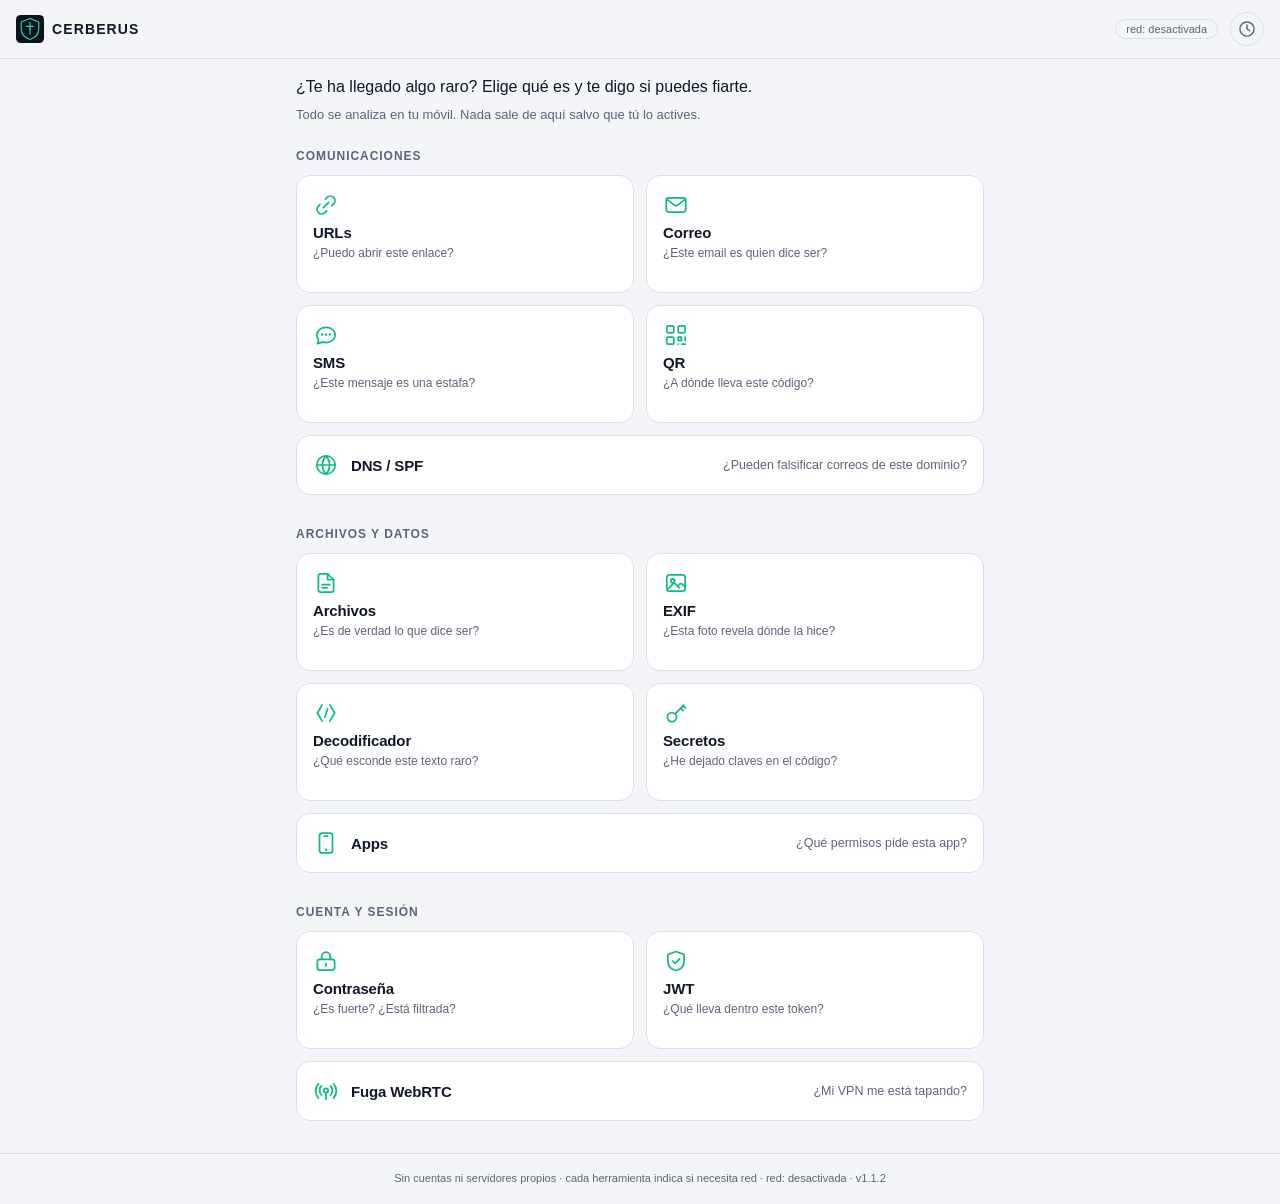
==== commit 05ba5bd0: "style: put the URL and DNS buttons below the field too URLs and DNS laid out their single-line input" ====
--- a/public/index.html
+++ b/public/index.html
@@ -176,7 +176,7 @@
       <button type="button" class="sample-btn danger" id="sampleUrlMalicious">🚩 Probar malicioso</button>
     </div>
 
-    <form id="urlForm" class="row">
+    <form id="urlForm">
       <input id="urlInput" type="text" inputmode="url" autocomplete="off" autocapitalize="off" spellcheck="false"
              placeholder="https://bit.ly/ejemplo" required>
       <button type="submit">Analizar</button>
@@ -308,7 +308,7 @@
     <details class="detalle"><summary>Qué comprueba exactamente</summary>
       <p>Comprueba si un dominio tiene SPF y DMARC configurados — sin esto, es más fácil falsificar correos "de" ese dominio. Útil para verificar el tuyo propio o el de una empresa que te escribió. Consulta DNS pública (Cloudflare) — el dominio nunca se guarda salvo el propio resultado en tu historial.</p>
     </details>
-    <form id="dnsForm" class="row">
+    <form id="dnsForm">
       <input id="dnsInput" type="text" inputmode="url" autocomplete="off" autocapitalize="off" spellcheck="false" placeholder="ejemplo.com" required>
       <button type="submit">Comprobar</button>
     </form>
@@ -503,7 +503,7 @@
 </main>
 
 <footer class="footer">
-  <span>Sin cuentas ni servidores propios · cada herramienta indica si necesita red · <span id="netState">red: desactivada</span> · <span id="appVersion" title="Si tienes la app instalada y aquí no ves esta versión, tu móvil sigue con una copia antigua en caché.">v1.1.1</span></span>
+  <span>Sin cuentas ni servidores propios · cada herramienta indica si necesita red · <span id="netState">red: desactivada</span> · <span id="appVersion" title="Si tienes la app instalada y aquí no ves esta versión, tu móvil sigue con una copia antigua en caché.">v1.1.2</span></span>
 </footer>
 
 <script type="module" src="js/app.js"></script>
--- a/public/css/style.css
+++ b/public/css/style.css
@@ -808,3 +808,13 @@
    toda la app el aviso sigue al control que dispara la conexión. Un botón es inline-block y no
    tiene margen, así que sin este margen superior el aviso quedaba pegado a él. */
 .netwarn.aviso-accion { margin: var(--e3) 0 0; }
+
+/* Campo de una línea dentro de un formulario (URLs, DNS): el botón va DEBAJO, igual que en los
+   que tienen área de texto. Antes iban en fila con el botón pegado al final del campo, y eran
+   los únicos dos paneles donde se pulsaba en otro sitio. La fila (.row) queda solo para
+   Contraseña, donde "Ver" es parte del campo y no un botón de enviar. */
+form > input[type="text"] {
+  display: block;
+  width: 100%;
+  margin: 0 0 var(--e3);
+}
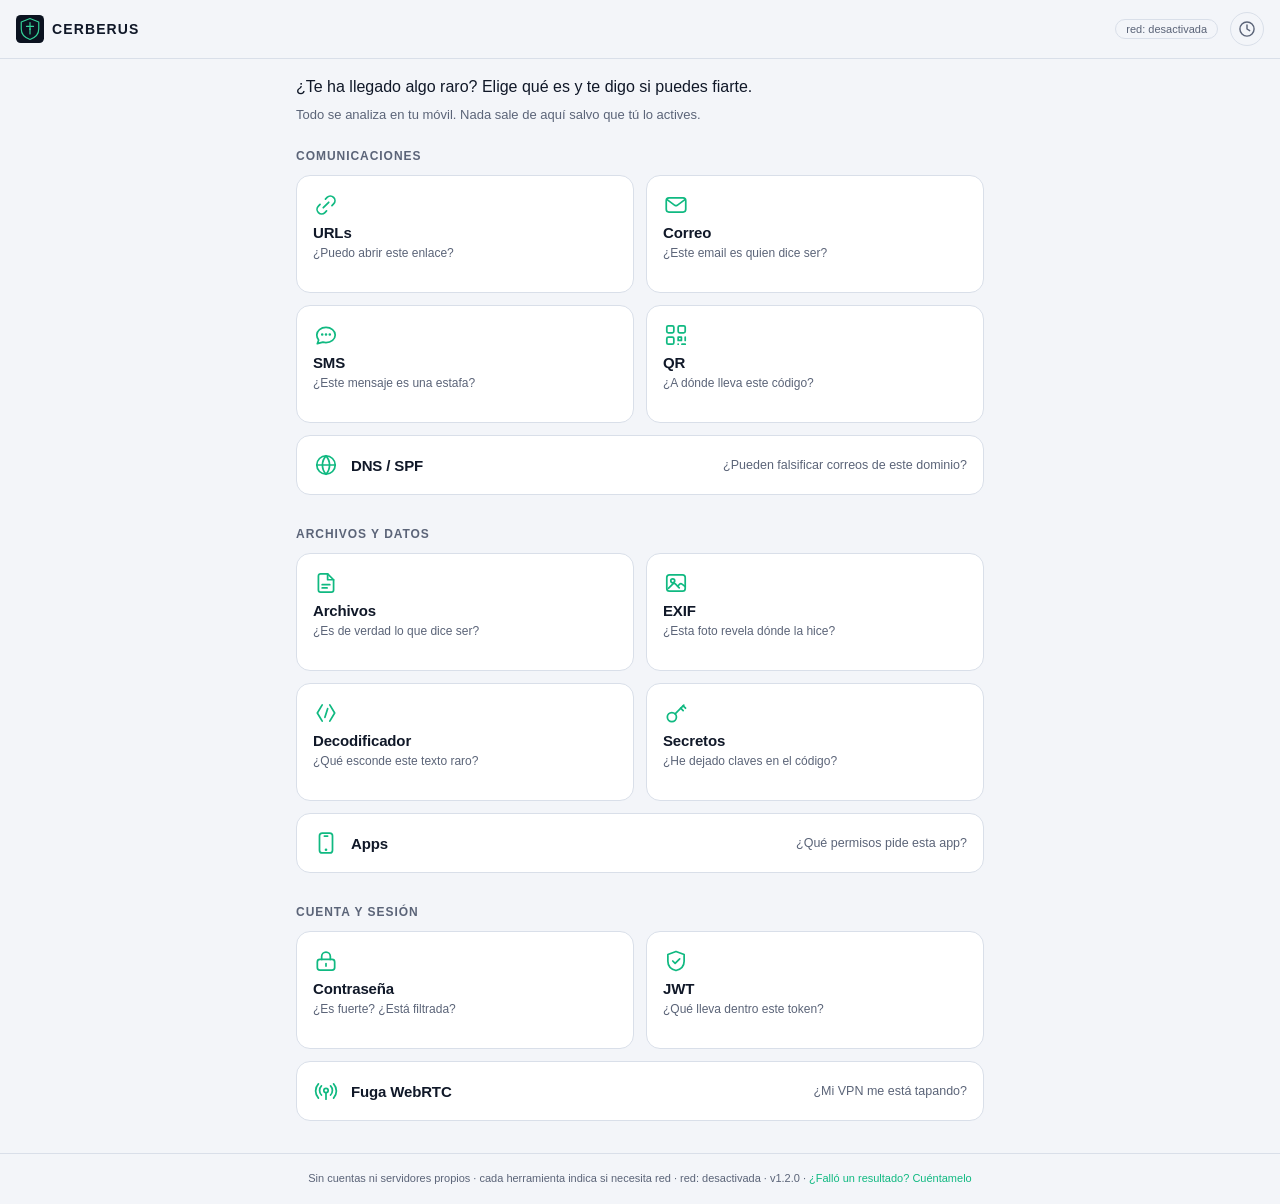
==== commit af2af32f: "feat: CSP, accessible field names, a way to report a wrong result Three gaps found by auditing the p" ====
--- a/public/index.html
+++ b/public/index.html
@@ -3,6 +3,7 @@
 <head>
 <meta charset="utf-8">
 <meta name="viewport" content="width=device-width, initial-scale=1, viewport-fit=cover">
+<meta http-equiv="Content-Security-Policy" content="default-src 'none'; script-src 'self'; style-src 'self' 'unsafe-inline'; img-src 'self' data:; font-src 'self'; connect-src 'self' https:; manifest-src 'self'; worker-src 'self'; base-uri 'none'; form-action 'none'; object-src 'none'">
 <title>Cerberus — Centro de análisis</title>
 <meta name="description" content="Comprueba enlaces, códigos QR, SMS, correos y archivos sospechosos desde el móvil. Funciona sin conexión y sin enviar tus datos a ningún sitio.">
 
@@ -178,7 +179,7 @@
 
     <form id="urlForm">
       <input id="urlInput" type="text" inputmode="url" autocomplete="off" autocapitalize="off" spellcheck="false"
-             placeholder="https://bit.ly/ejemplo" required>
+             placeholder="https://bit.ly/ejemplo" required aria-label="Enlace a analizar">
       <button type="submit">Analizar</button>
     </form>
 
@@ -190,7 +191,7 @@
       Al activarlo: el dominio se consulta contra las listas de phishing y malware de <strong>Cloudflare</strong>; la URL se envía a <strong>api.microlink.io</strong> para averiguar a dónde lleva de verdad (25 consultas al día); y para fechar el dominio se consulta <strong>rdap.org</strong> y, en los dominios cuyo registro no publica RDAP (<code>.es</code>, <code>.eu</code>), el registro público de certificados <strong>crt.sh</strong>. No se envía nada más de tu dispositivo.
     </p>
 
-    <div id="urlResult" class="result" hidden></div>
+    <div id="urlResult" class="result" aria-live="polite" hidden></div>
   </section>
 
   <section id="panel-file" class="panel">
@@ -217,7 +218,7 @@
       </label>
     </div>
 
-    <div id="fileResult" class="result" hidden></div>
+    <div id="fileResult" class="result" aria-live="polite" hidden></div>
   </section>
 
   <section id="panel-history" class="panel">
@@ -254,7 +255,7 @@
       <button type="button" class="sample-btn danger" id="sampleMailMalicious">🚩 Probar malicioso</button>
     </div>
     <form id="mailForm">
-      <textarea id="mailInput" rows="8" placeholder="Pega las cabeceras (lo mejor) o el texto del correo tal cual" required></textarea>
+      <textarea id="mailInput" rows="8" placeholder="Pega las cabeceras (lo mejor) o el texto del correo tal cual" required aria-label="Cabeceras o texto del correo"></textarea>
       <button type="submit">Analizar</button>
     </form>
     <label class="toggle">
@@ -264,7 +265,7 @@
     <p class="netwarn net-warn" hidden>
       Al activarlo, los dominios enlazados en el mensaje se consultan contra las listas de phishing y malware de <strong>Cloudflare</strong>. El texto del mensaje nunca sale de tu dispositivo.
     </p>
-    <div id="mailResult" class="result" hidden></div>
+    <div id="mailResult" class="result" aria-live="polite" hidden></div>
   </section>
 
   <section id="panel-sms" class="panel">
@@ -285,7 +286,7 @@
       <button type="button" class="sample-btn danger" id="sampleSmsMalicious">🚩 Probar malicioso</button>
     </div>
     <form id="smsForm">
-      <textarea id="smsInput" rows="6" placeholder="Tu paquete está retenido en aduana, paga aquí: https://..." required></textarea>
+      <textarea id="smsInput" rows="6" placeholder="Tu paquete está retenido en aduana, paga aquí: https://..." required aria-label="Texto del mensaje"></textarea>
       <button type="submit">Analizar</button>
     </form>
     <label class="toggle">
@@ -295,7 +296,7 @@
     <p class="netwarn net-warn" hidden>
       Al activarlo, los dominios enlazados en el mensaje se consultan contra las listas de phishing y malware de <strong>Cloudflare</strong>. El texto del mensaje nunca sale de tu dispositivo.
     </p>
-    <div id="smsResult" class="result" hidden></div>
+    <div id="smsResult" class="result" aria-live="polite" hidden></div>
   </section>
 
   <section id="panel-dns" class="panel">
@@ -309,11 +310,11 @@
       <p>Comprueba si un dominio tiene SPF y DMARC configurados — sin esto, es más fácil falsificar correos "de" ese dominio. Útil para verificar el tuyo propio o el de una empresa que te escribió. Consulta DNS pública (Cloudflare) — el dominio nunca se guarda salvo el propio resultado en tu historial.</p>
     </details>
     <form id="dnsForm">
-      <input id="dnsInput" type="text" inputmode="url" autocomplete="off" autocapitalize="off" spellcheck="false" placeholder="ejemplo.com" required>
+      <input id="dnsInput" type="text" inputmode="url" autocomplete="off" autocapitalize="off" spellcheck="false" placeholder="ejemplo.com" required aria-label="Dominio a comprobar">
       <button type="submit">Comprobar</button>
     </form>
     <p class="netwarn aviso-accion">Al pulsar <em>Comprobar</em>, el dominio se consulta en el DNS público de <strong>Cloudflare</strong> (cloudflare-dns.com). No se envía nada más de tu dispositivo.</p>
-    <div id="dnsResult" class="result" hidden></div>
+    <div id="dnsResult" class="result" aria-live="polite" hidden></div>
   </section>
 
   <section id="panel-jwt" class="panel">
@@ -328,10 +329,10 @@
       <button type="button" class="sample-btn danger" id="sampleJwtMalicious">🚩 Probar sin firma</button>
     </div>
     <form id="jwtForm">
-      <textarea id="jwtInput" rows="4" placeholder="eyJhbGciOi...header.eyJzdWIiOi...payload.firma" required></textarea>
+      <textarea id="jwtInput" rows="4" placeholder="eyJhbGciOi...header.eyJzdWIiOi...payload.firma" required aria-label="Token JWT"></textarea>
       <button type="submit">Decodificar</button>
     </form>
-    <div id="jwtResult" class="result" hidden></div>
+    <div id="jwtResult" class="result" aria-live="polite" hidden></div>
   </section>
 
   <section id="panel-webrtc" class="panel">
@@ -346,7 +347,7 @@
     </details>
     <button type="button" id="webrtcRun">Comprobar mi IP</button>
     <p class="netwarn aviso-accion">Al pulsar, tu navegador contacta <strong>stun.l.google.com</strong> (STUN) y <strong>api.ipify.org</strong> (IP pública) para comparar. No se guarda nada en historial — es información sobre ti, no un archivo o mensaje externo.</p>
-    <div id="webrtcResult" class="result" hidden></div>
+    <div id="webrtcResult" class="result" aria-live="polite" hidden></div>
   </section>
 
   <section id="panel-password" class="panel">
@@ -361,15 +362,15 @@
       <button type="button" class="sample-btn danger" id="samplePasswordWeak">🚩 Probar débil</button>
     </div>
     <div class="row">
-      <input id="passwordInput" type="password" autocomplete="off" placeholder="Escribe una contraseña para probar">
+      <input id="passwordInput" type="password" autocomplete="off" placeholder="Escribe una contraseña para probar" aria-label="Contraseña a evaluar">
       <button type="button" id="passwordToggle" class="secondary">Ver</button>
     </div>
     <div id="pwnedSection" hidden>
       <button type="button" id="pwnedCheckBtn" class="secondary">Comprobar si está filtrada</button>
       <p class="netwarn aviso-accion">Envía solo los primeros 5 caracteres del hash SHA-1 de la contraseña a <strong>api.pwnedpasswords.com</strong> — la contraseña en sí nunca sale del dispositivo (k-anonimity). No se guarda en historial.</p>
     </div>
-    <div id="passwordResult" class="result" hidden></div>
-    <div id="pwnedResult" class="result" hidden></div>
+    <div id="passwordResult" class="result" aria-live="polite" hidden></div>
+    <div id="pwnedResult" class="result" aria-live="polite" hidden></div>
 
   </section>
 
@@ -384,10 +385,10 @@
       <button type="button" class="sample-btn" id="sampleDecode">▶ Probar ejemplo</button>
     </div>
     <form id="decodeForm">
-      <textarea id="decodeInput" rows="4" placeholder="SGVsbG8gbXVuZG8=" required></textarea>
+      <textarea id="decodeInput" rows="4" placeholder="SGVsbG8gbXVuZG8=" required aria-label="Texto a decodificar"></textarea>
       <button type="submit">Decodificar</button>
     </form>
-    <div id="decodeResult" class="result" hidden></div>
+    <div id="decodeResult" class="result" aria-live="polite" hidden></div>
   </section>
 
   <section id="panel-secrets" class="panel">
@@ -402,10 +403,10 @@
       <button type="button" class="sample-btn danger" id="sampleSecretsMalicious">🚩 Probar con secretos</button>
     </div>
     <form id="secretsForm">
-      <textarea id="secretsInput" rows="8" placeholder="const AWS_KEY = 'AKIA...'&#10;api_key: 'sk_live_...'" required></textarea>
+      <textarea id="secretsInput" rows="8" placeholder="const AWS_KEY = 'AKIA...'&#10;api_key: 'sk_live_...'" required aria-label="Código o configuración a revisar"></textarea>
       <button type="submit">Analizar</button>
     </form>
-    <div id="secretsResult" class="result" hidden></div>
+    <div id="secretsResult" class="result" aria-live="polite" hidden></div>
   </section>
 
   <section id="panel-apps" class="panel">
@@ -429,7 +430,7 @@
         <input type="file" id="appsInput" accept=".apk,.ipa,.exe,.dylib,.so,application/vnd.android.package-archive" hidden>
       </label>
     </div>
-    <div id="appsResult" class="result" hidden></div>
+    <div id="appsResult" class="result" aria-live="polite" hidden></div>
   </section>
 
   <section id="panel-qr" class="panel">
@@ -469,7 +470,7 @@
       Solo se usa si el código contiene un enlace, y entonces se comprueba igual que en la herramienta de URLs: listas de <strong>Cloudflare</strong>, destino final vía <strong>api.microlink.io</strong> y antigüedad del dominio vía <strong>rdap.org</strong> / <strong>crt.sh</strong>. La imagen del código nunca sale de tu dispositivo.
     </p>
 
-    <div id="qrResult" class="result" hidden></div>
+    <div id="qrResult" class="result" aria-live="polite" hidden></div>
   </section>
 
   <section id="panel-exif" class="panel">
@@ -497,13 +498,13 @@
         <input type="file" id="exifInput" accept="image/jpeg" hidden>
       </label>
     </div>
-    <div id="exifResult" class="result" hidden></div>
+    <div id="exifResult" class="result" aria-live="polite" hidden></div>
   </section>
 
 </main>
 
 <footer class="footer">
-  <span>Sin cuentas ni servidores propios · cada herramienta indica si necesita red · <span id="netState">red: desactivada</span> · <span id="appVersion" title="Si tienes la app instalada y aquí no ves esta versión, tu móvil sigue con una copia antigua en caché.">v1.1.2</span></span>
+  <span>Sin cuentas ni servidores propios · cada herramienta indica si necesita red · <span id="netState">red: desactivada</span> · <span id="appVersion" title="Si tienes la app instalada y aquí no ves esta versión, tu móvil sigue con una copia antigua en caché.">v1.2.0</span> · <a class="pie-enlace" href="https://github.com/Fdom92/cerberus/issues/new?title=Resultado%20equivocado&body=Herramienta:%20%0AQu%C3%A9%20pegu%C3%A9%20(sin%20datos%20personales):%20%0AQu%C3%A9%20dijo%20Cerberus:%20%0AQu%C3%A9%20esperabas:%20%0A%0ANo%20pegues%20contrase%C3%B1as,%20tokens%20ni%20datos%20personales." target="_blank" rel="noopener noreferrer">¿Falló un resultado? Cuéntamelo</a></span>
 </footer>
 
 <script type="module" src="js/app.js"></script>
--- a/public/css/style.css
+++ b/public/css/style.css
@@ -818,3 +818,8 @@
   width: 100%;
   margin: 0 0 var(--e3);
 }
+
+/* Enlace para reportar un resultado equivocado. La app no tiene telemetría —a propósito—, así
+   que sin esto nadie puede avisar de un falso positivo. */
+.pie-enlace { color: var(--accent); text-decoration: none; }
+.pie-enlace:hover { text-decoration: underline; }
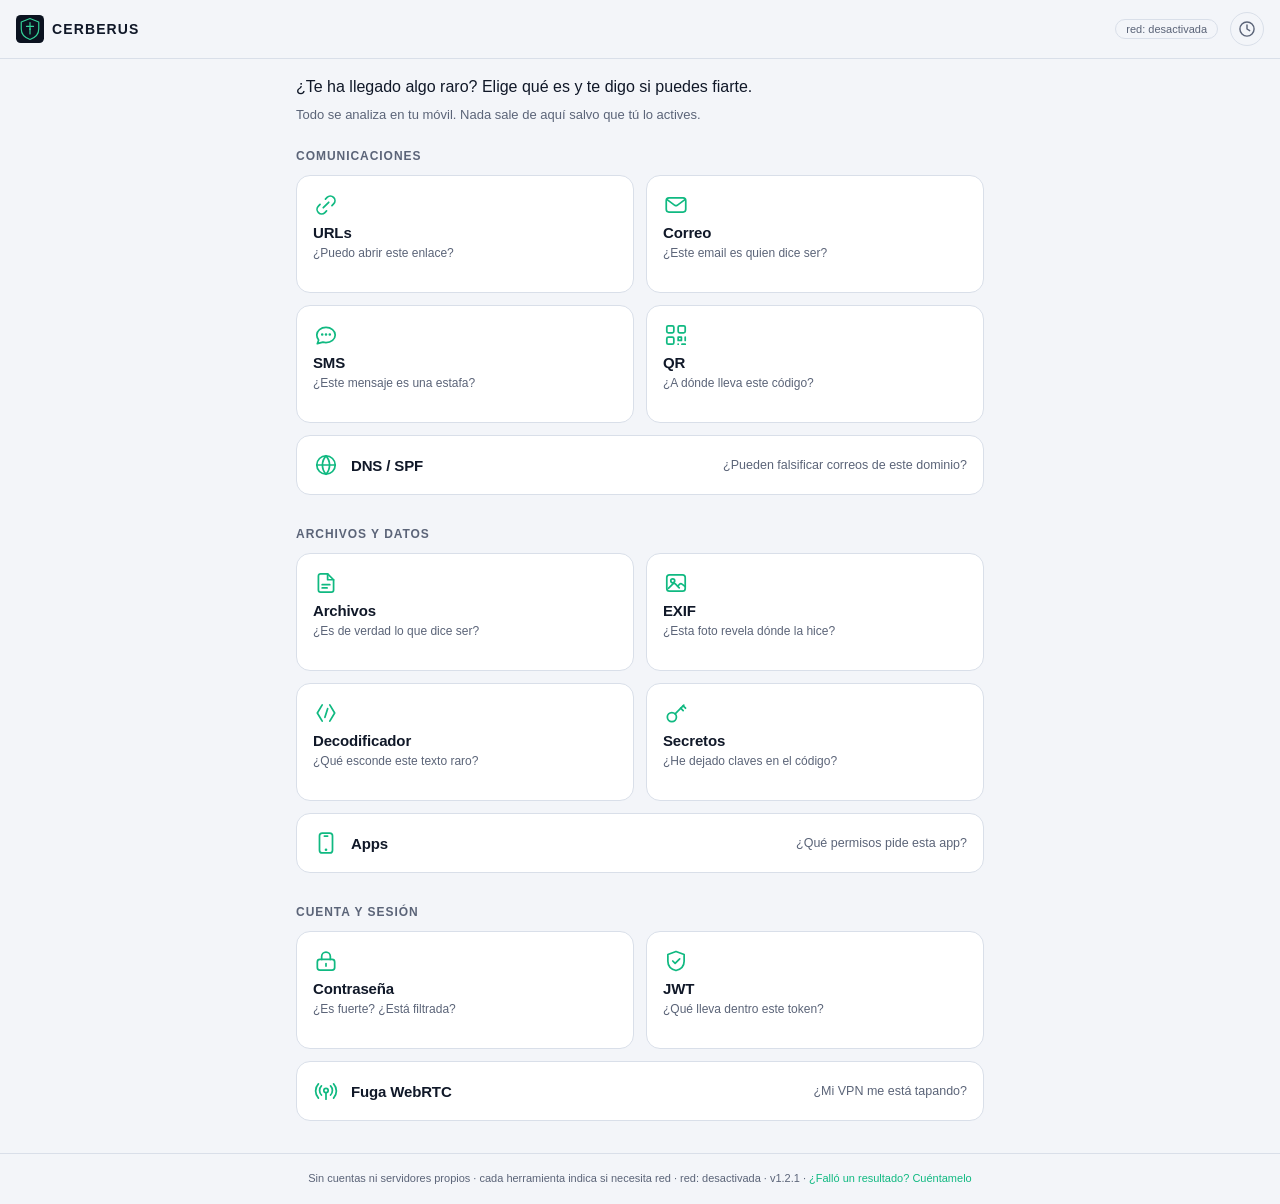
==== commit 17c952d3: "fix: three false-positive bugs the hand-written corpus could not find Measuring against Tranco inste" ====
--- a/public/index.html
+++ b/public/index.html
@@ -504,7 +504,7 @@
 </main>
 
 <footer class="footer">
-  <span>Sin cuentas ni servidores propios · cada herramienta indica si necesita red · <span id="netState">red: desactivada</span> · <span id="appVersion" title="Si tienes la app instalada y aquí no ves esta versión, tu móvil sigue con una copia antigua en caché.">v1.2.0</span> · <a class="pie-enlace" href="https://github.com/Fdom92/cerberus/issues/new?title=Resultado%20equivocado&body=Herramienta:%20%0AQu%C3%A9%20pegu%C3%A9%20(sin%20datos%20personales):%20%0AQu%C3%A9%20dijo%20Cerberus:%20%0AQu%C3%A9%20esperabas:%20%0A%0ANo%20pegues%20contrase%C3%B1as,%20tokens%20ni%20datos%20personales." target="_blank" rel="noopener noreferrer">¿Falló un resultado? Cuéntamelo</a></span>
+  <span>Sin cuentas ni servidores propios · cada herramienta indica si necesita red · <span id="netState">red: desactivada</span> · <span id="appVersion" title="Si tienes la app instalada y aquí no ves esta versión, tu móvil sigue con una copia antigua en caché.">v1.2.1</span> · <a class="pie-enlace" href="https://github.com/Fdom92/cerberus/issues/new?title=Resultado%20equivocado&body=Herramienta:%20%0AQu%C3%A9%20pegu%C3%A9%20(sin%20datos%20personales):%20%0AQu%C3%A9%20dijo%20Cerberus:%20%0AQu%C3%A9%20esperabas:%20%0A%0ANo%20pegues%20contrase%C3%B1as,%20tokens%20ni%20datos%20personales." target="_blank" rel="noopener noreferrer">¿Falló un resultado? Cuéntamelo</a></span>
 </footer>
 
 <script type="module" src="js/app.js"></script>
